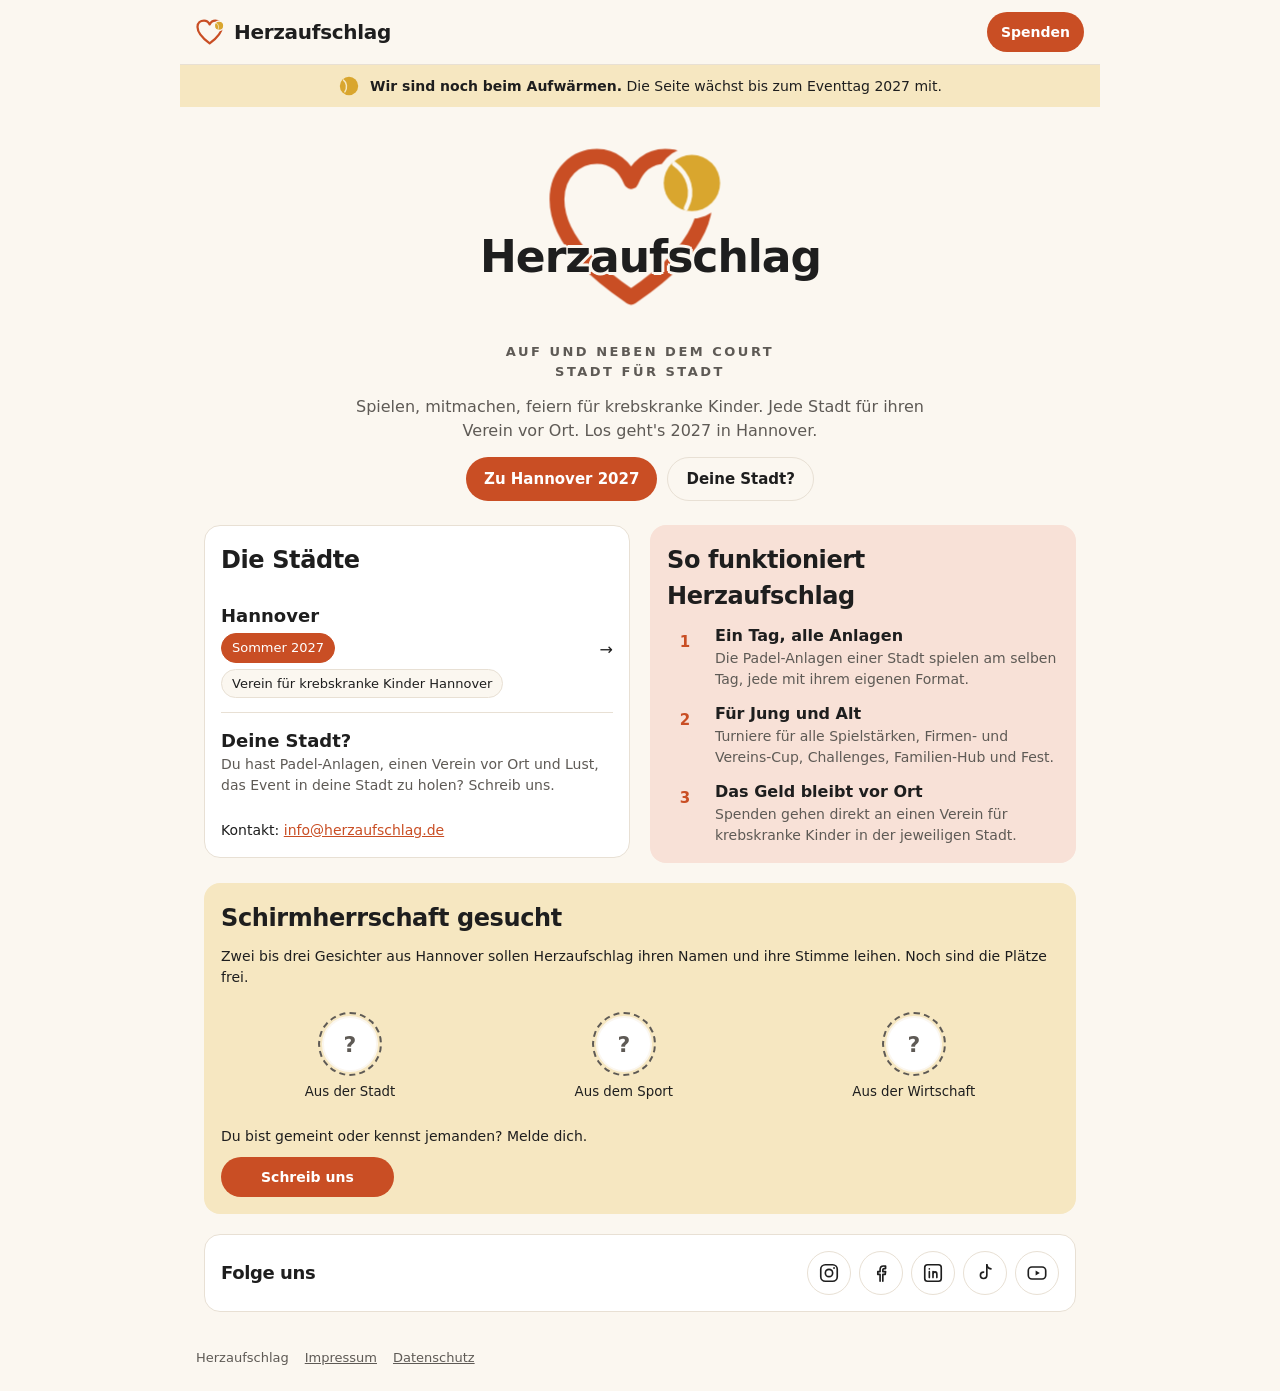
==== index.html @ dc570a04 "HTV zugesagt, Padelcity neu, Platzhalter Interview mit Chris Co-Authored-By: Claude Opus 5.5 <norepl" ====
<!DOCTYPE html>
<html lang="de">
<head>
<meta charset="utf-8">
<meta name="robots" content="noindex, nofollow">
<meta name="viewport" content="width=device-width, initial-scale=1">
<title>Herzaufschlag – Auf und neben dem Court</title>
<meta name="description" content="Herzaufschlag: Charity-Fest auf und neben dem Court für krebskranke Kinder. Stadt für Stadt, Start 2027 in Hannover.">
<link rel="icon" href="assets/logo.svg" type="image/svg+xml">
<link rel="manifest" href="/manifest.json">
<link rel="apple-touch-icon" href="/assets/icons/apple-touch-icon.png">
<meta name="theme-color" content="#C94E24">
<meta name="apple-mobile-web-app-capable" content="yes">
<meta name="mobile-web-app-capable" content="yes">
<meta name="apple-mobile-web-app-title" content="Herzaufschlag">
<meta name="apple-mobile-web-app-status-bar-style" content="default">
<meta property="og:type" content="website">
<meta property="og:site_name" content="Herzaufschlag">
<meta property="og:title" content="Herzaufschlag – Auf und neben dem Court">
<meta property="og:description" content="Charity-Fest auf und neben dem Court für krebskranke Kinder. Stadt für Stadt, Start 2027 in Hannover.">
<meta property="og:url" content="http://herzaufschlag.de/">
<meta property="og:image" content="http://herzaufschlag.de/assets/og-image.png">
<meta property="og:image:width" content="1200">
<meta property="og:image:height" content="630">
<meta property="og:locale" content="de_DE">
<meta name="twitter:card" content="summary_large_image">
<link rel="stylesheet" href="assets/style.css?v=202611151048">
</head>
<body>
<div class="app">
  <header class="top">
    <a class="brand" href="./" aria-label="Herzaufschlag Startseite"><img src="assets/logo.svg" width="30" height="27" alt="">Herzaufschlag</a>
    <a class="btn btn-primary btn-sm" href="hannover/#spenden">Spenden</a>
  </header>
  <div class="notice" role="status">
    <svg viewBox="0 0 24 24" aria-hidden="true"><circle cx="12" cy="12" r="10" fill="var(--gold)"/><path d="M6 5.5c3.5 2.5 4.5 8.5 1.5 13" fill="none" stroke="var(--gold-soft)" stroke-width="1.6" stroke-linecap="round"/></svg>
    <span><b>Wir sind noch beim Aufwärmen.</b> Die Seite wächst bis zum Eventtag 2027 mit.</span>
  </div>

  <main class="page">
    <div class="hero">
      <div class="logo" role="img" aria-label="Herzaufschlag Logo">
        <svg width="150" height="132" viewBox="0 0 132 116" aria-hidden="true" class="mark"><defs><mask id="hih" maskUnits="userSpaceOnUse" x="-20" y="-20" width="180" height="160"><rect x="-20" y="-20" width="180" height="160" fill="white"/><circle cx="101" cy="27" r="24" fill="black"/></mask><mask id="hib" maskUnits="userSpaceOnUse" x="-20" y="-20" width="180" height="160"><rect x="-20" y="-20" width="180" height="160" fill="white"/><path d="M89 14 C 99 21, 103 33, 97 44" fill="none" stroke="black" stroke-width="3" stroke-linecap="round"/></mask></defs><g class="hz-heart"><path d="M60 104 C 47 95, 10 70, 10 38 C 10 20, 23 9, 37 9 C 48 9, 56 16, 60 26 C 64 16, 72 9, 83 9 C 97 9, 110 20, 110 38 C 110 70, 73 95, 60 104 Z" fill="none" stroke="var(--heart)" stroke-width="10" stroke-linejoin="round" mask="url(#hih)"/></g><g class="hz-ball"><circle cx="101" cy="27" r="19" fill="var(--gold)" mask="url(#hib)"/></g></svg>
        <h1 class="word">Herzaufschlag</h1>
      </div>
      <p class="tagline">Auf und neben dem Court<br>Stadt für Stadt</p>
      <p class="muted">Spielen, mitmachen, feiern für krebskranke Kinder. Jede Stadt für ihren Verein vor Ort. Los geht's 2027 in Hannover.</p>
      <div class="actions">
        <a class="btn btn-primary" href="hannover/">Zu Hannover 2027</a>
        <a class="btn btn-ghost" href="#deine-stadt">Deine Stadt?</a>
      </div>
    </div>

    <div class="card">
      <h2>Die Städte</h2>
      <div>
        <a class="city" href="hannover/">
          <div><b>Hannover</b><div class="chips"><span class="chip live">Sommer 2027</span><span class="chip">Verein für krebskranke Kinder Hannover</span></div></div>
          <span aria-hidden="true">→</span>
        </a>
        <div class="city" id="deine-stadt">
          <div><b>Deine Stadt?</b><p class="small muted">Du hast Padel-Anlagen, einen Verein vor Ort und Lust, das Event in deine Stadt zu holen? Schreib uns.</p></div>
        </div>
      </div>
      <p class="small">Kontakt: <a href="mailto:info@herzaufschlag.de">info@herzaufschlag.de</a></p>
    </div>

    <div class="card accent">
      <h2>So funktioniert Herzaufschlag</h2>
      <ul class="list">
        <li class="row"><span class="dot">1</span><div><b>Ein Tag, alle Anlagen</b><p class="muted small">Die Padel-Anlagen einer Stadt spielen am selben Tag, jede mit ihrem eigenen Format.</p></div></li>
        <li class="row"><span class="dot">2</span><div><b>Für Jung und Alt</b><p class="muted small">Turniere für alle Spielstärken, Firmen- und Vereins-Cup, Challenges, Familien-Hub und Fest.</p></div></li>
        <li class="row"><span class="dot">3</span><div><b>Das Geld bleibt vor Ort</b><p class="muted small">Spenden gehen direkt an einen Verein für krebskranke Kinder in der jeweiligen Stadt.</p></div></li>
      </ul>
    </div>

    <div class="card gold patrons wide">
      <h2>Schirmherrschaft gesucht</h2>
      <p class="small">Zwei bis drei Gesichter aus Hannover sollen Herzaufschlag ihren Namen und ihre Stimme leihen. Noch sind die Plätze frei.</p>
      <div class="patron-row">
        <div class="patron"><span class="ring"><span>?</span></span><small>Aus der Stadt</small></div>
        <div class="patron"><span class="ring"><span>?</span></span><small>Aus dem Sport</small></div>
        <div class="patron"><span class="ring"><span>?</span></span><small>Aus der Wirtschaft</small></div>
      </div>
      <p class="small">Du bist gemeint oder kennst jemanden? Melde dich.</p>
      <a class="btn btn-primary btn-sm" href="mailto:info@herzaufschlag.de?subject=Schirmherrschaft%20Herzaufschlag">Schreib uns</a>
    </div>
    <div class="card wide follow">
      <h3>Folge uns</h3>
      <div class="social icons"><a href="#" data-soon="Instagram" aria-label="Instagram (folgt)" title="Instagram – folgt bald"><svg viewBox="0 0 24 24" fill="none" stroke="currentColor" stroke-width="1.8" stroke-linecap="round" stroke-linejoin="round" aria-hidden="true"><rect x="3" y="3" width="18" height="18" rx="5"/><circle cx="12" cy="12" r="4"/><circle cx="17.5" cy="6.5" r="1" fill="currentColor" stroke="none"/></svg></a><a href="#" data-soon="Facebook" aria-label="Facebook (folgt)" title="Facebook – folgt bald"><svg viewBox="0 0 24 24" fill="none" stroke="currentColor" stroke-width="1.8" stroke-linecap="round" stroke-linejoin="round" aria-hidden="true"><path d="M14 21v-7.5h2.6l.4-3H14V8.7c0-.9.3-1.5 1.6-1.5H17V4.5c-.3 0-1.2-.1-2.3-.1-2.3 0-3.7 1.4-3.7 3.9v2.2H8.5v3H11V21"/></svg></a><a href="#" data-soon="LinkedIn" aria-label="LinkedIn (folgt)" title="LinkedIn – folgt bald"><svg viewBox="0 0 24 24" fill="none" stroke="currentColor" stroke-width="1.8" stroke-linecap="round" stroke-linejoin="round" aria-hidden="true"><rect x="3" y="3" width="18" height="18" rx="3"/><path d="M8 10.5V17M8 7.5v.01M12 17v-3.6c0-1.7 1-2.6 2.2-2.6s2 .9 2 2.6V17M12 10.5V17"/></svg></a><a href="#" data-soon="TikTok" aria-label="TikTok (folgt)" title="TikTok – folgt bald"><svg viewBox="0 0 24 24" fill="none" stroke="currentColor" stroke-width="1.8" stroke-linecap="round" stroke-linejoin="round" aria-hidden="true"><path d="M14 3v11.5a3.5 3.5 0 1 1-3.5-3.5"/><path d="M14 3c.4 2.6 2 4.2 4.5 4.5"/></svg></a><a href="#" data-soon="YouTube" aria-label="YouTube (folgt)" title="YouTube – folgt bald"><svg viewBox="0 0 24 24" fill="none" stroke="currentColor" stroke-width="1.8" stroke-linecap="round" stroke-linejoin="round" aria-hidden="true"><rect x="2.5" y="5.5" width="19" height="13" rx="4"/><path d="M10.5 9.3v5.4l4.6-2.7z" fill="currentColor" stroke="none"/></svg></a></div>
    </div>
  </main>

  <footer class="foot">
    <span>Herzaufschlag</span>
    <a href="impressum.html">Impressum</a>
    <a href="datenschutz.html">Datenschutz</a>
  </footer>
</div>
<script src="assets/fx.js?v=202611151040" defer></script>
<div id="toast" class="toast" role="status" aria-live="polite"></div>
</body>
</html>
---- assets/style.css ----
/* Herzaufschlag – gemeinsames Stylesheet für alle Seiten.
   Schriften: Systemschriften, damit keine Daten an Google Fonts gehen (DSGVO). */
:root{
  --bg:#FBF7F0; --surface:#FFFFFF; --ink:#1E1E1E; --muted:#5E5A55; --line:#E8E0D4;
  --heart:#C94E24; --gold:#D9A62E; --gold-soft:#F6E7C1; --heart-soft:#F8E1D7;
  --display:"Avenir Next","Segoe UI Variable Display","Segoe UI",system-ui,-apple-system,sans-serif;
  --body:system-ui,-apple-system,"Segoe UI",Roboto,sans-serif;
  color-scheme:light;
}
@media (prefers-color-scheme: dark){
  :root:not([data-theme="light"]){
    --bg:#121212; --surface:#1C1C1C; --ink:#F5F5F4; --muted:#B4B4B0; --line:#2E2E2E;
    --heart:#EE7448; --gold:#F1C454; --gold-soft:#2A2618; --heart-soft:#2E1E18; color-scheme:dark;
  }
}
:root[data-theme="dark"]{
  --bg:#121212; --surface:#1C1C1C; --ink:#F5F5F4; --muted:#B4B4B0; --line:#2E2E2E;
  --heart:#EE7448; --gold:#F1C454; --gold-soft:#2A2618; --heart-soft:#2E1E18; color-scheme:dark;
}
*{box-sizing:border-box}
html,body{margin:0}
body{background:var(--bg);color:var(--ink);font-family:var(--body);font-size:16px;line-height:1.5;-webkit-font-smoothing:antialiased}
.app{max-width:520px;margin:0 auto;min-height:100vh;display:flex;flex-direction:column}
.app.with-tabs{padding-bottom:84px}
header.top{position:sticky;top:0;z-index:5;background:var(--bg);display:flex;align-items:center;justify-content:space-between;gap:12px;padding:12px 16px;border-bottom:1px solid var(--line)}
.brand{display:flex;align-items:center;gap:8px;font-family:var(--display);font-weight:700;font-size:20px;letter-spacing:-.3px;color:var(--ink);text-decoration:none}
.btn{display:inline-flex;align-items:center;justify-content:center;gap:8px;min-height:44px;padding:0 18px;border-radius:999px;border:0;font:700 15px var(--body);cursor:pointer;text-decoration:none}
.btn-primary{background:var(--heart);color:#fff}
.btn-ghost{background:transparent;color:var(--ink);border:1.5px solid var(--line)}
.btn-sm{min-height:40px;padding:0 14px;font-size:14px}
.btn:focus-visible,a:focus-visible,button:focus-visible{outline:3px solid var(--gold);outline-offset:2px}
main{flex:1}
.page{padding:20px 16px;display:flex;flex-direction:column;gap:24px}
section.view{display:none;padding:20px 16px;flex-direction:column;gap:24px}
section.view.active{display:flex}
h1,h2,h3{font-family:var(--display);margin:0;text-wrap:balance;letter-spacing:-.4px}
h2{font-size:24px}
h3{font-size:18px}
p{margin:0}
a{color:var(--heart)}
.muted{color:var(--muted)}
.small{font-size:14px}
.hero{display:flex;flex-direction:column;align-items:center;text-align:center;gap:14px;padding:8px 0 4px}
.logo{position:relative;width:320px;height:185px;cursor:pointer}
.logo svg{position:absolute;left:62px;top:0;width:196px;height:172px}
.logo .word{position:absolute;left:0;right:0;top:92px;font-family:var(--display);font-weight:700;font-size:44px;letter-spacing:-1px;line-height:1;color:var(--ink);
  text-shadow:3px 0 0 var(--bg),-3px 0 0 var(--bg),0 3px 0 var(--bg),0 -3px 0 var(--bg),2px 2px 0 var(--bg),-2px 2px 0 var(--bg),2px -2px 0 var(--bg),-2px -2px 0 var(--bg)}
.tagline{font-size:13px;font-weight:700;letter-spacing:2.5px;text-transform:uppercase;color:var(--muted)}
.actions{display:flex;gap:10px;flex-wrap:wrap;justify-content:center}
.actions.left{justify-content:flex-start}
.stories{display:flex;gap:14px;overflow-x:auto;padding:4px 2px 8px;scrollbar-width:none}
.stories::-webkit-scrollbar{display:none}
.story{flex:0 0 auto;display:flex;flex-direction:column;align-items:center;gap:6px;width:72px;color:var(--ink);font:500 12px var(--body);text-decoration:none}
.ring{width:64px;height:64px;border-radius:50%;padding:3px;background:conic-gradient(var(--heart),var(--gold),var(--heart))}
.ring.add{background:var(--line)}
.ring span{display:flex;width:100%;height:100%;border-radius:50%;background:var(--surface);border:2px solid var(--bg);align-items:center;justify-content:center;font:700 15px var(--display);color:var(--heart)}
.story small{text-align:center;line-height:1.2}
.card{background:var(--surface);border:1px solid var(--line);border-radius:16px;padding:16px;display:flex;flex-direction:column;gap:10px}
.card.accent{background:var(--heart-soft);border-color:transparent}
.card.gold{background:var(--gold-soft);border-color:transparent}
.list{display:flex;flex-direction:column;gap:12px;margin:0;padding:0;list-style:none}
.row{display:flex;gap:12px;align-items:flex-start}
.dot{flex:0 0 36px;height:36px;border-radius:50%;display:flex;align-items:center;justify-content:center;background:var(--heart-soft);color:var(--heart);font:700 15px var(--display)}
.chips{display:flex;flex-wrap:wrap;gap:6px;margin-top:4px}
.chip{font-size:13px;font-weight:500;padding:4px 10px;border-radius:999px;background:var(--bg);border:1px solid var(--line);color:var(--ink)}
.chip.ex{border-style:dashed;color:var(--muted)}
.chip.live{background:var(--heart);border-color:var(--heart);color:#fff}
.venue{padding:12px 0;border-bottom:1px solid var(--line)}
.venue:last-child{border-bottom:0}
.city{display:flex;justify-content:space-between;align-items:center;gap:12px;padding:14px 0;border-bottom:1px solid var(--line);color:var(--ink);text-decoration:none}
.city:last-child{border-bottom:0}
.city b{font-family:var(--display);font-size:18px}
.stamps{display:grid;grid-template-columns:repeat(4,1fr);gap:10px}
.stamp{aspect-ratio:1;border-radius:50%;border:2px dashed var(--line);display:flex;align-items:center;justify-content:center;text-align:center;font-size:11px;font-weight:500;color:var(--muted);padding:4px}
.stamp.on{border:2px solid var(--heart);color:var(--heart);background:var(--heart-soft)}
.grid{display:grid;grid-template-columns:1fr 1fr;gap:12px}
.product{background:var(--surface);border:1px solid var(--line);border-radius:16px;overflow:hidden;display:flex;flex-direction:column}
.product .img{aspect-ratio:1;display:flex;align-items:center;justify-content:center}
.product .img.a{background:var(--heart-soft)}.product .img.b{background:var(--gold-soft)}
.product .meta{padding:10px 12px 12px;display:flex;flex-direction:column;gap:6px}
.product .name{font-weight:700;font-size:14px}
.save{align-self:flex-start;min-height:36px;padding:0 12px;border-radius:999px;border:1.5px solid var(--line);background:transparent;color:var(--ink);font:500 13px var(--body);cursor:pointer}
.save[aria-pressed="true"]{background:var(--heart);border-color:var(--heart);color:#fff}
.pkg{display:flex;justify-content:space-between;gap:12px;padding:10px 0;border-bottom:1px solid var(--line)}
.pkg:last-child{border-bottom:0}
.pkg b{font-family:var(--display)}
label{font-size:14px;font-weight:500}
input,select{width:100%;min-height:44px;border-radius:12px;border:1.5px solid var(--line);background:var(--bg);color:var(--ink);padding:0 12px;font:16px var(--body)}
.form{display:flex;flex-direction:column;gap:10px}
.note{font-size:13px;color:var(--muted);background:var(--bg);border-radius:10px;padding:8px 10px}
.status{font-size:14px;font-weight:500;color:var(--heart)}
.social{display:flex;gap:10px;flex-wrap:wrap}
.social a{display:inline-flex;align-items:center;gap:8px;min-height:44px;padding:0 14px;border-radius:999px;border:1.5px solid var(--line);color:var(--ink);text-decoration:none;font-weight:500;font-size:14px}
.social svg{width:20px;height:20px}
footer.foot{padding:8px 16px 24px;display:flex;flex-wrap:wrap;gap:6px 16px;font-size:13px;color:var(--muted)}
footer.foot a{color:var(--muted)}
nav.tabs{position:fixed;left:0;right:0;bottom:0;z-index:6;background:var(--surface);border-top:1px solid var(--line);padding-bottom:env(safe-area-inset-bottom)}
nav.tabs ul{max-width:520px;margin:0 auto;padding:0;list-style:none;display:grid;grid-template-columns:repeat(5,1fr)}
nav.tabs a{display:flex;flex-direction:column;align-items:center;gap:2px;padding:8px 0 10px;min-height:56px;color:var(--muted);text-decoration:none;font-size:11.5px;font-weight:500}
nav.tabs a[aria-current="page"]{color:var(--heart)}
nav.tabs svg{width:24px;height:24px}
.legal h2{margin-top:8px}
.legal p,.legal li{max-width:65ch}
.ph{background:var(--gold-soft);padding:0 4px;border-radius:4px}
@media (prefers-reduced-motion: no-preference){ section.view.active{animation:fade .18s ease-out} @keyframes fade{from{opacity:.6}to{opacity:1}} }
.notice{display:flex;align-items:center;justify-content:center;gap:10px;padding:10px 16px;background:var(--gold-soft);color:var(--ink);font-size:14px;line-height:1.35;text-align:left}
.notice svg{flex:0 0 22px;width:22px;height:22px}
.notice b{font-weight:700}
.venue .addr{display:block;font-size:14px;margin:2px 0 6px}
.nav-btns{display:flex;flex-wrap:wrap;gap:8px;margin-top:10px}
.nav-btns .btn{flex:1 1 auto;text-align:center}
.patron-row{display:flex;justify-content:space-around;gap:12px;margin:14px 0}
.patron{display:flex;flex-direction:column;align-items:center;gap:6px;text-align:center}
.patron .ring{background:none;border:2px dashed var(--muted);padding:2px}
.patron .ring span{font-size:22px;font-weight:700;color:var(--muted)}
.paths{display:grid;grid-template-columns:repeat(3,1fr);gap:10px;margin:4px 0 16px}
.path{display:flex;flex-direction:column;align-items:center;text-align:center;gap:4px;padding:12px 6px;border-radius:16px;background:var(--surface);border:1px solid var(--line)}
.path .dot{font-size:18px}
.path b{font-size:14px}
.path small{font-size:11.5px;color:var(--muted);line-height:1.3}
/* Tablet und Desktop: breiter, Karten nebeneinander. Handy bleibt unverändert. */
@media (min-width:760px){
  .app{max-width:920px}
  nav.tabs ul{max-width:920px}
  section.view.active,.page{display:grid;grid-template-columns:1fr 1fr;gap:20px;align-items:start;padding:28px 24px}
  section.view>*,.page>*{grid-column:1/-1}
  section.view>.card,.page>.card{grid-column:auto}
  section.view>.card.wide,.page>.card.wide{grid-column:1/-1}
  .card.wide.patrons .btn{align-self:flex-start;padding-left:40px;padding-right:40px}
  .card.follow{flex-direction:row;align-items:center;justify-content:space-between}
  .stories{justify-content:center;flex-wrap:wrap;overflow:visible}
  .story{width:96px}
  .grid{grid-template-columns:repeat(4,1fr)}
  .hero .muted{max-width:60ch}
}
.btn-disabled{opacity:.45;cursor:not-allowed;pointer-events:none}
button.path{font:inherit;color:var(--ink);cursor:pointer;-webkit-tap-highlight-color:transparent}
button.path:active{transform:scale(.97)}
button.path:hover{border-color:var(--heart)}
#card-mitspielen,#card-helfen,#card-fan{scroll-margin-top:72px}
.card.flash{animation:flash 1.2s ease-out}
@keyframes flash{0%{box-shadow:0 0 0 3px var(--heart)}100%{box-shadow:0 0 0 0 transparent}}
button.path.active{border:2px solid var(--heart);background:var(--heart-soft)}
.card.selected{border:2px solid var(--heart)}
button.chip.pick{font:inherit;font-size:13px;font-weight:500;cursor:pointer;-webkit-tap-highlight-color:transparent;padding:7px 12px}
button.chip.pick[aria-pressed="true"]{background:var(--heart);border-color:var(--heart);color:#fff}
button.chip.pick[aria-pressed="true"]::before{content:"✓ "}
textarea{width:100%;border-radius:12px;border:1.5px solid var(--line);background:var(--bg);color:var(--ink);padding:10px 12px;font:16px var(--body);resize:vertical;box-sizing:border-box}
.product .img.photo{background:#F7EFE6;padding:0}
.product .img.photo img{width:100%;height:100%;object-fit:cover;display:block}
/* Logo-Intro */
.logo .mark{overflow:visible}
.logo .hz-ball,.logo .hz-heart{transform-box:fill-box;transform-origin:center}
.logo.intro .hz-ball{animation:ballIn .75s cubic-bezier(.2,.8,.25,1.15) both}
.logo.intro .hz-heart{animation:beat .5s ease-out .7s both}
@keyframes ballIn{0%{transform:translate(140px,-120px) scale(.35);opacity:0}60%{opacity:1}100%{transform:none;opacity:1}}
@keyframes beat{0%{transform:scale(1)}35%{transform:scale(1.09)}60%{transform:scale(.98)}100%{transform:scale(1)}}
/* Spenden-Herz */
.barometer{display:flex;align-items:center;gap:16px}
.barometer svg{width:96px;height:90px;flex:0 0 96px;overflow:visible}
.bm-bg{fill:var(--bg)}
.bm-wave{fill:var(--heart);animation:bmWave 2.6s linear infinite}
@keyframes bmWave{from{transform:translateX(0)}to{transform:translateX(-120px)}}
.bm-tag{display:inline-block;align-self:flex-start;margin:2px 0 4px;font-size:11px;font-weight:600;color:var(--muted,#7a6f66);border:1px solid currentColor;border-radius:99px;padding:1px 7px;vertical-align:middle}
.barometer.beat svg{animation:bmBeat .7s ease-out}
@keyframes bmBeat{0%{transform:scale(1)}25%{transform:scale(1.12)}45%{transform:scale(.97)}65%{transform:scale(1.06)}100%{transform:scale(1)}}
.bm-text{display:flex;flex-direction:column;gap:4px}
.bm-pct{font-family:var(--display);font-size:22px;color:var(--heart)}
/* Herz beim Antippen */
.tap-heart{position:fixed;z-index:50;pointer-events:none;transform:translate(-50%,-50%);animation:tapHeart .7s ease-out forwards}
@keyframes tapHeart{0%{transform:translate(-50%,-50%) scale(.3);opacity:.95}50%{transform:translate(-50%,-80%) scale(1.1);opacity:.9}100%{transform:translate(-50%,-140%) scale(.9);opacity:0}}
/* App-Übergänge zwischen den Tabs */
header.top{view-transition-name:topbar}
nav.tabs{view-transition-name:tabs}
.app.with-tabs main{view-transition-name:page}
::view-transition-old(page){animation:vtOut .18s ease-in both}
::view-transition-new(page){animation:vtIn .24s ease-out both}
html[data-dir="back"]::view-transition-old(page){animation-name:vtOutBack}
html[data-dir="back"]::view-transition-new(page){animation-name:vtInBack}
@keyframes vtOut{to{opacity:0;transform:translateX(-24px)}}
@keyframes vtIn{from{opacity:0;transform:translateX(24px)}}
@keyframes vtOutBack{to{opacity:0;transform:translateX(24px)}}
@keyframes vtInBack{from{opacity:0;transform:translateX(-24px)}}
/* Partner-Seite */
.back{font-weight:600;color:var(--heart);text-decoration:none;align-self:flex-start}
.test-note{border:1.5px dashed var(--gold)}
.partner-hero{padding:0;overflow:hidden}
.partner-hero>p{padding:0 16px 16px;margin:0}
.photo-ph{aspect-ratio:16/9;background:linear-gradient(135deg,var(--heart-soft),var(--gold-soft));display:flex;align-items:center;justify-content:center;text-align:center;color:var(--muted);font-weight:600}
.partner-head{display:flex;align-items:center;gap:14px;padding:16px 16px 0}
.partner-head h2{margin:0;font-size:22px;line-height:1.2}
.logo-ph{flex:0 0 64px;height:64px;border-radius:14px;border:1.5px dashed var(--muted);display:flex;align-items:center;justify-content:center;text-align:center;font-size:11px;font-weight:700;color:var(--muted);line-height:1.2;background:var(--surface)}
.qa{border-top:1px solid var(--line);padding-top:10px}
.qa .q{font-weight:700;margin:0 0 4px}
.qa .a{margin:0}
.ph-text{color:var(--muted);font-style:italic;font-size:14px}
.impact{display:grid;grid-template-columns:repeat(3,1fr);gap:10px}
.impact div{background:var(--surface);border-radius:14px;padding:12px;display:flex;flex-direction:column;gap:4px;text-align:center}
.impact b{font-family:var(--display);font-size:20px;color:var(--heart)}
/* Social-Symbole im Header */
header.top{flex-wrap:nowrap}
header.top .btn{flex:none}
.social-top{display:flex;gap:2px;margin-left:auto;margin-right:4px}
.social-top a{display:flex;align-items:center;justify-content:center;width:34px;height:34px;border-radius:50%;color:var(--ink);opacity:.8}
.social-top a:hover{opacity:1;background:var(--heart-soft);color:var(--heart)}
.social-top svg{width:20px;height:20px}
@media (max-width:440px){
  .social-top{order:3;width:100%;justify-content:center;margin:2px 0 -4px;gap:10px}
  .social-top a{width:32px;height:30px}
}
.toast{position:fixed;left:50%;bottom:96px;transform:translate(-50%,20px);background:var(--ink);color:var(--bg);padding:10px 16px;border-radius:999px;font-size:14px;font-weight:600;opacity:0;pointer-events:none;transition:opacity .2s,transform .2s;z-index:60;white-space:nowrap}
.toast.show{opacity:1;transform:translate(-50%,0)}
.social.icons{gap:8px}
.social.icons a{width:44px;height:44px;padding:0;justify-content:center;border-radius:50%}
.social.icons a:hover{border-color:var(--heart);color:var(--heart)}
.social.icons svg{width:22px;height:22px}
.challenges{display:grid;grid-template-columns:repeat(2,1fr);gap:10px}
.challenges div{background:var(--surface);border-radius:14px;padding:12px;display:flex;flex-direction:column;gap:3px}
.challenges span{font-size:22px}
.challenges b{font-size:14px}
.challenges small{font-size:12.5px;color:var(--muted);line-height:1.35}
@media (min-width:760px){.challenges{grid-template-columns:repeat(3,1fr)}}

.v-head{display:flex;align-items:center;justify-content:space-between;gap:12px;margin-bottom:2px}
.v-logo{flex:none;height:42px;width:auto;border-radius:8px;background:#fff;box-shadow:0 1px 3px rgba(31,26,23,.15)}
.v-logo.round{height:44px;border-radius:50%}
.ring span.logo-in{overflow:hidden;padding:0}
.ring span.logo-in img{width:100%;height:100%;object-fit:cover;border-radius:50%;display:block}
.ring span.logo-in.dark{background:#141210}
.zoom-photo{position:relative;margin:0;border-radius:22px;overflow:hidden;background:#1F1A17;box-shadow:0 10px 30px rgba(31,26,23,.18)}
.zoom-frame{aspect-ratio:4/3;overflow:hidden}
.zoom-frame img{width:100%;height:100%;object-fit:cover;display:block;transform:scale(var(--z,1.18));transform-origin:50% 60%;will-change:transform;transition:transform .08s linear}
.zoom-photo figcaption{position:absolute;left:0;right:0;bottom:0;padding:48px 18px 16px;color:#FBF7F0;background:linear-gradient(to top,rgba(31,26,23,.78),rgba(31,26,23,0));display:flex;flex-direction:column;gap:2px}
.zoom-photo figcaption b{font:700 22px var(--display);letter-spacing:-.01em}
.zoom-photo figcaption span{font-size:14px;opacity:.9}
.zoom-photo .ki-hint{position:absolute;top:10px;right:12px;font-size:10px;color:#FBF7F0;background:rgba(31,26,23,.45);padding:3px 8px;border-radius:99px}
@media (prefers-reduced-motion:reduce){.zoom-frame img{transform:none!important;transition:none}}
.mission{grid-column:1/-1;color:#FBF7F0}
.mission .zoom-frame{aspect-ratio:auto;position:absolute;inset:0}
.mission .zoom-frame img{transform-origin:50% 70%}
.mission::after{content:"";position:absolute;inset:0;background:linear-gradient(180deg,rgba(31,26,23,.88) 0%,rgba(31,26,23,.62) 48%,rgba(31,26,23,.25) 75%,rgba(31,26,23,.55) 100%);pointer-events:none}
.mission-in{position:relative;z-index:1;padding:30px 22px 26px;min-height:560px;display:flex;flex-direction:column;gap:16px}
.mission .eyebrow{margin:0;font-size:12px;font-weight:700;letter-spacing:.14em;text-transform:uppercase;color:#D9A62E}
.mission h2{margin:0;font:700 30px/1.12 var(--display);letter-spacing:-.02em;color:#FBF7F0}
.mission-facts{list-style:none;margin:6px 0 0;padding:0;display:grid;gap:10px}
.mission-facts li{display:flex;align-items:baseline;gap:12px}
.mission-facts b{font:700 20px var(--display);color:#D9A62E;min-width:96px}
.mission-facts span{font-size:15px;opacity:.95}
.mission .actions{margin-top:auto}
.btn-light{background:#FBF7F0;color:#1F1A17}
.btn-outline-light{background:transparent;color:#FBF7F0;border:1.5px solid rgba(251,247,240,.7)}
.mission .ki-hint{z-index:2}
@media(min-width:760px){.mission-in{min-height:520px;padding:44px 40px;max-width:560px}.mission h2{font-size:38px}}
.fly-ball{position:fixed;left:0;top:0;width:26px;height:26px;z-index:4;pointer-events:none;opacity:0;transition:opacity .25s;will-change:transform;filter:drop-shadow(0 6px 6px rgba(31,26,23,.25))}
.fly-ball.on{opacity:1}
.fly-ball svg{width:100%;height:100%;display:block}
@media (prefers-reduced-motion:reduce){.bm-wave{animation:none}.fly-ball{display:none}}
.claim{margin:6px 0 2px;font:700 22px/1.2 var(--display);letter-spacing:-.02em;color:var(--ink);text-align:center}
.claim span{color:var(--heart)}
.pillars{display:flex;flex-direction:column;gap:12px;grid-column:1/-1}
.pillars .eyebrow{margin:0;font-size:12px;font-weight:700;letter-spacing:.14em;text-transform:uppercase;color:var(--heart)}
.pillars h2{margin:0;font-size:28px}
.pillar-grid{display:grid;grid-template-columns:1fr 1fr;gap:10px}
.pillar{display:flex;flex-direction:column;gap:4px;padding:14px;border-radius:18px;background:var(--surface,#fff);border:1px solid var(--line);color:var(--ink);text-decoration:none;transition:transform .15s}
.pillar:active{transform:scale(.98)}
.p-ico{font-size:26px;line-height:1}
.pillar b{font:700 17px var(--display);margin-top:4px}
.pillar small{font-size:13px;color:var(--muted);line-height:1.35}
.no-racket{margin:2px 0 0;padding:12px 14px;border-radius:14px;background:var(--gold-soft,#F6E7C1);font-size:14px}
@media(min-width:760px){.pillar-grid{grid-template-columns:repeat(4,1fr)}}
.amounts{display:flex;flex-wrap:wrap;gap:8px;margin:4px 0}
.amt{font:inherit;font-weight:700;font-size:16px;padding:10px 16px;border-radius:999px;border:1.5px solid var(--line);background:var(--bg);color:var(--ink);cursor:pointer;-webkit-tap-highlight-color:transparent}
.amt.other{font-weight:600;font-size:14px}
.amt[aria-pressed="true"]{background:var(--heart);border-color:var(--heart);color:#fff}
.amt-input{font:inherit;font-size:16px;padding:10px 14px;border-radius:12px;border:1.5px solid var(--line);background:var(--bg);max-width:200px}
.hw-head{display:flex;align-items:center;justify-content:space-between;gap:8px}
.hw-ticker{display:flex;align-items:center;gap:8px;margin:2px 0;padding:8px 12px;border-radius:999px;background:var(--bg);font-size:13px;font-weight:600;overflow:hidden;white-space:nowrap}
.hw-ticker #hw-tick{overflow:hidden;text-overflow:ellipsis}
.hw-ticker #hw-tick.in{animation:hwIn .4s ease-out}
@keyframes hwIn{from{opacity:0;transform:translateY(6px)}to{opacity:1;transform:none}}
.hw-dot{flex:none;width:8px;height:8px;border-radius:50%;background:var(--heart);animation:hwPulse 1.6s infinite}
@keyframes hwPulse{0%,100%{opacity:1}50%{opacity:.3}}
.hw-wall{display:grid;grid-template-columns:repeat(8,1fr);gap:4px;padding:10px;border-radius:16px;background:var(--bg)}
.hw-heart{font-size:26px;line-height:1;background:none;border:0;padding:4px 0;cursor:pointer;-webkit-tap-highlight-color:transparent;animation:hwPop .45s cubic-bezier(.3,1.6,.5,1) both;transition:transform .15s}
.hw-heart.on{transform:scale(1.35)}
@keyframes hwPop{from{transform:scale(0)}to{transform:scale(1)}}
.hw-detail{margin:0;min-height:20px;font-size:14px;font-weight:600;text-align:center}
.hw-try summary{cursor:pointer;font-weight:600;font-size:14px;color:var(--heart);padding:6px 0}
.hw-form{display:flex;flex-direction:column;gap:12px;margin-top:8px}
.hw-switch{display:flex;align-items:center;gap:10px;font-size:15px;font-weight:600}
.hw-switch input{width:20px;height:20px;accent-color:var(--heart)}
.hw-row{display:flex;flex-direction:column;gap:6px}
.hw-lbl,.hw-row label{font-size:13px;font-weight:600;color:var(--muted)}
.hw-row input,.hw-row select{font:inherit;font-size:16px;padding:9px 12px;border-radius:12px;border:1.5px solid var(--line);background:var(--bg)}
.hw-chips{display:flex;flex-wrap:wrap;gap:6px}
.hw-preview{display:flex;align-items:center;gap:10px;padding:12px 14px;border-radius:14px;background:var(--heart-soft,#F6DCD2);font-weight:700}
.hw-heart.big{font-size:28px;color:var(--heart);animation:none;padding:0;cursor:default}
@media (prefers-reduced-motion:reduce){.hw-heart{animation:none}.hw-dot{animation:none}}
/* Stadt-Skyline im Header */
.skyline{display:block;height:28px;width:auto;overflow:visible}
.sk-line{fill:none;stroke:var(--heart);stroke-width:1.6;stroke-linecap:round;stroke-linejoin:round;stroke-dasharray:1;stroke-dashoffset:0}
.skyline.draw .sk-line{animation:skDraw 1.4s cubic-bezier(.45,.05,.3,1) both}
.skyline.draw .sk-lantern{animation-delay:.75s;animation-duration:.4s}
@keyframes skDraw{from{stroke-dashoffset:1}to{stroke-dashoffset:0}}
.brand.city-a .skyline{height:32px}
.brand.city-b{position:relative}
.brand.city-b .skyline{position:absolute;left:36px;bottom:-6px;height:36px;opacity:.35;z-index:-1}
.brand.city-b .sk-line{stroke-width:1.4}
.logo.pre .hz-ball{opacity:0}
@media (prefers-reduced-motion:reduce){.skyline.draw .sk-line{animation:none}}
.city-name{margin-left:auto;margin-right:2px;font-family:var(--display);font-weight:700;font-size:15px;letter-spacing:-.2px;color:var(--ink);white-space:nowrap}
.city-name.pre{opacity:0;transform:translateX(-8px)}
.city-name.show{animation:cityIn .45s ease-out both}
@keyframes cityIn{from{opacity:0;transform:translateX(-8px)}to{opacity:1;transform:none}}
.brand.city-a{gap:6px;min-width:0}
.brand.city-a .skyline{height:28px;flex:0 1 auto;min-width:0}
.ring{position:relative}
.ok-badge{position:absolute;right:-2px;bottom:-2px;width:20px;height:20px;border-radius:50%;background:#2E8B57;color:#fff;font-size:12px;font-weight:800;display:flex;align-items:center;justify-content:center;border:2px solid var(--bg)}
.ok-text{color:#2E8B57;font-weight:700}
.ring span.logo-in.pc{background:#1F1A17;display:flex;align-items:center;justify-content:center}
.ring span.logo-in.pc span{color:#FBF7F0;font:700 10px/1.05 var(--display);text-align:center;text-transform:uppercase;letter-spacing:.04em}
.pc-mini{display:flex;align-items:center;justify-content:center;width:42px;height:42px;background:#1F1A17;color:#FBF7F0;font:700 13px var(--display)}
.interview{grid-column:1/-1;gap:12px}
.interview .eyebrow{margin:0;font-size:12px;font-weight:700;letter-spacing:.14em;text-transform:uppercase;color:var(--heart)}
.interview h2{margin:0}
.iv-video{position:relative;aspect-ratio:4/5;max-height:480px;border-radius:18px;overflow:hidden;background:radial-gradient(120% 90% at 50% 35%,#3a2f29 0%,#1F1A17 70%);display:flex;align-items:center;justify-content:center;color:#FBF7F0}
.iv-play{width:68px;height:68px;border-radius:50%;background:var(--heart);display:flex;align-items:center;justify-content:center;box-shadow:0 8px 24px rgba(0,0,0,.35)}
.iv-play svg{width:30px;height:30px;margin-left:4px}
.iv-soon{position:absolute;top:12px;right:12px;font-size:11px;font-weight:700;background:rgba(251,247,240,.15);padding:4px 10px;border-radius:99px}
.iv-name{position:absolute;left:16px;bottom:14px;display:flex;flex-direction:column}
.iv-name b{font:700 20px var(--display)}
.iv-name small{font-size:13px;opacity:.85}
.iv-q{margin:0;padding-left:22px;display:flex;flex-direction:column;gap:6px;font-weight:600;font-size:15px}
.iv-q li::marker{color:var(--heart);font-weight:800}
.ring span.logo-in.pc span{background:transparent;width:auto;height:auto;border:0;box-shadow:none}
.ring .ok-badge{width:20px;height:20px;padding:0;background:#2E8B57;border:2px solid var(--bg)}
.ring span.ok-badge{color:#fff;font:800 11px/1 var(--display)}
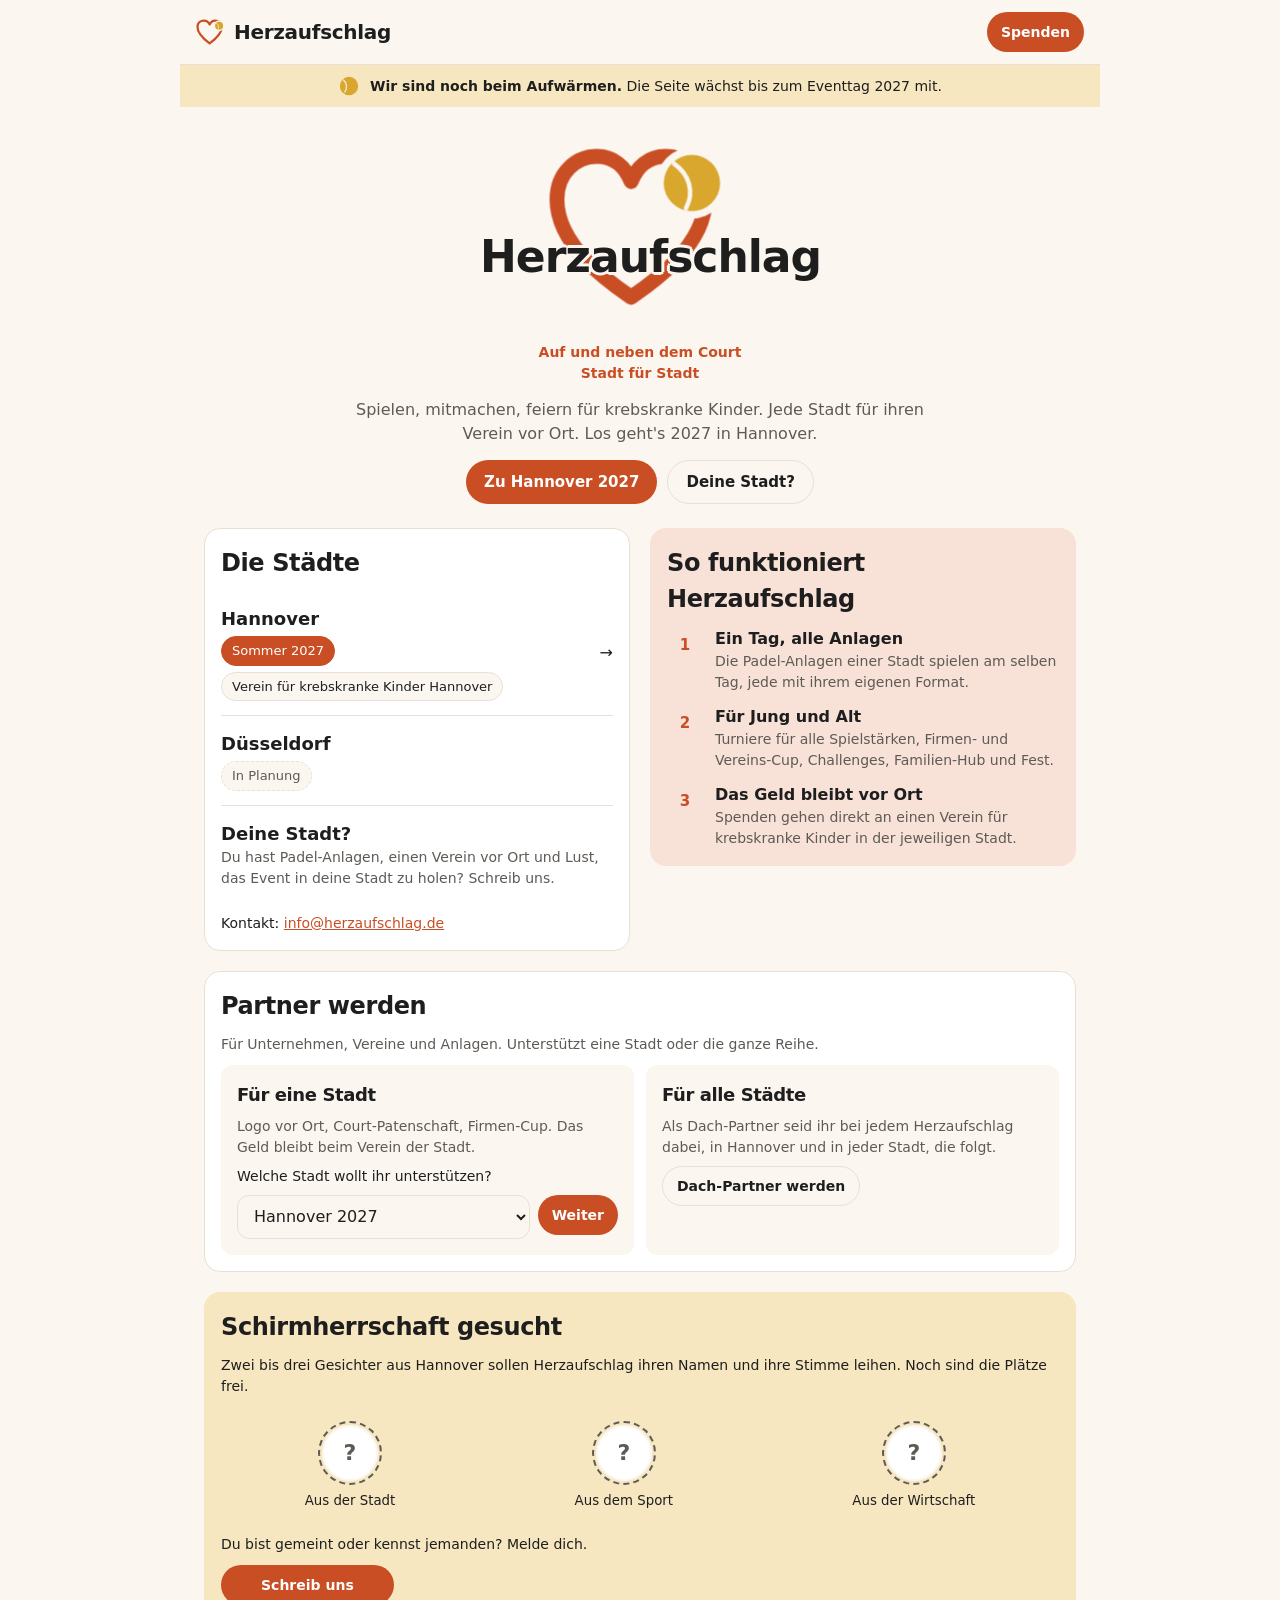
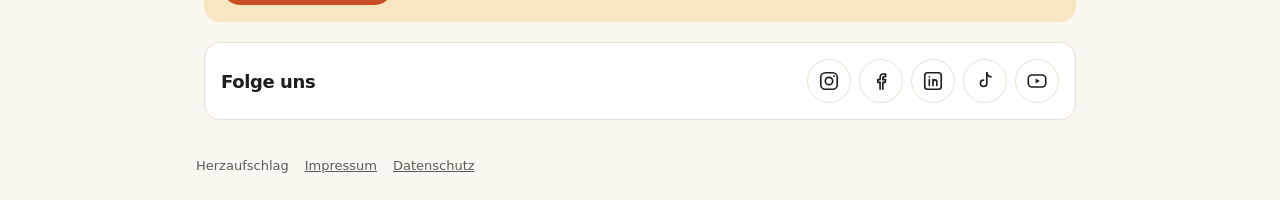
==== commit 25a0f413: "Startseite: „Partner werden“ mit Stadtauswahl und Dach-Partnerschaft - Neuer Bereich auf der Startse" ====
--- a/index.html
+++ b/index.html
@@ -24,7 +24,7 @@
 <meta property="og:image:height" content="630">
 <meta property="og:locale" content="de_DE">
 <meta name="twitter:card" content="summary_large_image">
-<link rel="stylesheet" href="assets/style.css?v=202611151048">
+<link rel="stylesheet" href="assets/style.css?v=202611151402">
 </head>
 <body>
 <div class="app">
@@ -58,6 +58,9 @@
           <div><b>Hannover</b><div class="chips"><span class="chip live">Sommer 2027</span><span class="chip">Verein für krebskranke Kinder Hannover</span></div></div>
           <span aria-hidden="true">→</span>
         </a>
+        <div class="city">
+          <div><b>Düsseldorf</b><div class="chips"><span class="chip ex">In Planung</span></div></div>
+        </div>
         <div class="city" id="deine-stadt">
           <div><b>Deine Stadt?</b><p class="small muted">Du hast Padel-Anlagen, einen Verein vor Ort und Lust, das Event in deine Stadt zu holen? Schreib uns.</p></div>
         </div>
@@ -72,6 +75,31 @@
         <li class="row"><span class="dot">2</span><div><b>Für Jung und Alt</b><p class="muted small">Turniere für alle Spielstärken, Firmen- und Vereins-Cup, Challenges, Familien-Hub und Fest.</p></div></li>
         <li class="row"><span class="dot">3</span><div><b>Das Geld bleibt vor Ort</b><p class="muted small">Spenden gehen direkt an einen Verein für krebskranke Kinder in der jeweiligen Stadt.</p></div></li>
       </ul>
+    </div>
+
+    <div class="card wide partner" id="partner">
+      <h2>Partner werden</h2>
+      <p class="small muted">Für Unternehmen, Vereine und Anlagen. Unterstützt eine Stadt oder die ganze Reihe.</p>
+      <div class="partner-paths">
+        <div class="partner-path">
+          <h3>Für eine Stadt</h3>
+          <p class="small muted">Logo vor Ort, Court-Patenschaft, Firmen-Cup. Das Geld bleibt beim Verein der Stadt.</p>
+          <label for="city-pick">Welche Stadt wollt ihr unterstützen?</label>
+          <div class="city-pick">
+            <select id="city-pick">
+              <option value="hannover/#sponsor">Hannover 2027</option>
+              <option value="mailto:info@herzaufschlag.de?subject=Partner%20Herzaufschlag%20D%C3%BCsseldorf">Düsseldorf (in Planung)</option>
+              <option value="mailto:info@herzaufschlag.de?subject=Herzaufschlag%20in%20unserer%20Stadt">Unsere Stadt fehlt</option>
+            </select>
+            <a class="btn btn-primary btn-sm" id="city-go" href="hannover/#sponsor">Weiter</a>
+          </div>
+        </div>
+        <div class="partner-path">
+          <h3>Für alle Städte</h3>
+          <p class="small muted">Als Dach-Partner seid ihr bei jedem Herzaufschlag dabei, in Hannover und in jeder Stadt, die folgt.</p>
+          <a class="btn btn-ghost btn-sm" href="mailto:info@herzaufschlag.de?subject=Dach-Partner%20Herzaufschlag">Dach-Partner werden</a>
+        </div>
+      </div>
     </div>
 
     <div class="card gold patrons wide">
@@ -97,7 +125,13 @@
     <a href="datenschutz.html">Datenschutz</a>
   </footer>
 </div>
-<script src="assets/fx.js?v=202611151040" defer></script>
+<script>
+(function(){
+  var sel=document.getElementById('city-pick'), go=document.getElementById('city-go');
+  if(sel&&go) sel.addEventListener('change',function(){ go.href=sel.value; });
+})();
+</script>
+<script src="assets/fx.js?v=202611151402" defer></script>
 <div id="toast" class="toast" role="status" aria-live="polite"></div>
 </body>
 </html>
--- a/assets/style.css
+++ b/assets/style.css
@@ -23,8 +23,8 @@
 .app{max-width:520px;margin:0 auto;min-height:100vh;display:flex;flex-direction:column}
 .app.with-tabs{padding-bottom:84px}
 header.top{position:sticky;top:0;z-index:5;background:var(--bg);display:flex;align-items:center;justify-content:space-between;gap:12px;padding:12px 16px;border-bottom:1px solid var(--line)}
-.brand{display:flex;align-items:center;gap:8px;font-family:var(--display);font-weight:700;font-size:20px;letter-spacing:-.3px;color:var(--ink);text-decoration:none}
-.btn{display:inline-flex;align-items:center;justify-content:center;gap:8px;min-height:44px;padding:0 18px;border-radius:999px;border:0;font:700 15px var(--body);cursor:pointer;text-decoration:none}
+.brand{display:flex;align-items:center;gap:8px;font-family:var(--display);font-weight:600;font-size:20px;letter-spacing:-.3px;color:var(--ink);text-decoration:none}
+.btn{display:inline-flex;align-items:center;justify-content:center;gap:8px;min-height:44px;padding:0 18px;border-radius:999px;border:0;font:600 15px var(--body);cursor:pointer;text-decoration:none}
 .btn-primary{background:var(--heart);color:#fff}
 .btn-ghost{background:transparent;color:var(--ink);border:1.5px solid var(--line)}
 .btn-sm{min-height:40px;padding:0 14px;font-size:14px}
@@ -33,7 +33,7 @@
 .page{padding:20px 16px;display:flex;flex-direction:column;gap:24px}
 section.view{display:none;padding:20px 16px;flex-direction:column;gap:24px}
 section.view.active{display:flex}
-h1,h2,h3{font-family:var(--display);margin:0;text-wrap:balance;letter-spacing:-.4px}
+h1,h2,h3{font-family:var(--display);font-weight:600;margin:0;text-wrap:balance;letter-spacing:-.4px}
 h2{font-size:24px}
 h3{font-size:18px}
 p{margin:0}
@@ -45,7 +45,7 @@
 .logo svg{position:absolute;left:62px;top:0;width:196px;height:172px}
 .logo .word{position:absolute;left:0;right:0;top:92px;font-family:var(--display);font-weight:700;font-size:44px;letter-spacing:-1px;line-height:1;color:var(--ink);
   text-shadow:3px 0 0 var(--bg),-3px 0 0 var(--bg),0 3px 0 var(--bg),0 -3px 0 var(--bg),2px 2px 0 var(--bg),-2px 2px 0 var(--bg),2px -2px 0 var(--bg),-2px -2px 0 var(--bg)}
-.tagline{font-size:13px;font-weight:700;letter-spacing:2.5px;text-transform:uppercase;color:var(--muted)}
+.tagline{font-size:14px;font-weight:600;color:var(--heart)}
 .actions{display:flex;gap:10px;flex-wrap:wrap;justify-content:center}
 .actions.left{justify-content:flex-start}
 .stories{display:flex;gap:14px;overflow-x:auto;padding:4px 2px 8px;scrollbar-width:none}
@@ -105,7 +105,7 @@
 @media (prefers-reduced-motion: no-preference){ section.view.active{animation:fade .18s ease-out} @keyframes fade{from{opacity:.6}to{opacity:1}} }
 .notice{display:flex;align-items:center;justify-content:center;gap:10px;padding:10px 16px;background:var(--gold-soft);color:var(--ink);font-size:14px;line-height:1.35;text-align:left}
 .notice svg{flex:0 0 22px;width:22px;height:22px}
-.notice b{font-weight:700}
+.notice b{font-weight:600}
 .venue .addr{display:block;font-size:14px;margin:2px 0 6px}
 .nav-btns{display:flex;flex-wrap:wrap;gap:8px;margin-top:10px}
 .nav-btns .btn{flex:1 1 auto;text-align:center}
@@ -113,9 +113,11 @@
 .patron{display:flex;flex-direction:column;align-items:center;gap:6px;text-align:center}
 .patron .ring{background:none;border:2px dashed var(--muted);padding:2px}
 .patron .ring span{font-size:22px;font-weight:700;color:var(--muted)}
-.paths{display:grid;grid-template-columns:repeat(3,1fr);gap:10px;margin:4px 0 16px}
+.paths{display:grid;grid-template-columns:repeat(2,1fr);gap:10px;margin:4px 0 16px}
+@media(min-width:760px){.paths{grid-template-columns:repeat(4,1fr)}}
 .path{display:flex;flex-direction:column;align-items:center;text-align:center;gap:4px;padding:12px 6px;border-radius:16px;background:var(--surface);border:1px solid var(--line)}
-.path .dot{font-size:18px}
+.dot .ico{width:18px;height:18px}
+.path .dot{flex:none;width:36px}
 .path b{font-size:14px}
 .path small{font-size:11.5px;color:var(--muted);line-height:1.3}
 /* Tablet und Desktop: breiter, Karten nebeneinander. Handy bleibt unverändert. */
@@ -151,19 +153,18 @@
 /* Logo-Intro */
 .logo .mark{overflow:visible}
 .logo .hz-ball,.logo .hz-heart{transform-box:fill-box;transform-origin:center}
-.logo.intro .hz-ball{animation:ballIn .75s cubic-bezier(.2,.8,.25,1.15) both}
+.logo.intro .hz-ball{animation:ballIn .75s cubic-bezier(.2,.8,.25,1) both}
 .logo.intro .hz-heart{animation:beat .5s ease-out .7s both}
 @keyframes ballIn{0%{transform:translate(140px,-120px) scale(.35);opacity:0}60%{opacity:1}100%{transform:none;opacity:1}}
-@keyframes beat{0%{transform:scale(1)}35%{transform:scale(1.09)}60%{transform:scale(.98)}100%{transform:scale(1)}}
+@keyframes beat{0%{transform:scale(1)}40%{transform:scale(1.08)}100%{transform:scale(1)}}
 /* Spenden-Herz */
 .barometer{display:flex;align-items:center;gap:16px}
 .barometer svg{width:96px;height:90px;flex:0 0 96px;overflow:visible}
 .bm-bg{fill:var(--bg)}
-.bm-wave{fill:var(--heart);animation:bmWave 2.6s linear infinite}
-@keyframes bmWave{from{transform:translateX(0)}to{transform:translateX(-120px)}}
+.bm-wave{fill:var(--heart)}
 .bm-tag{display:inline-block;align-self:flex-start;margin:2px 0 4px;font-size:11px;font-weight:600;color:var(--muted,#7a6f66);border:1px solid currentColor;border-radius:99px;padding:1px 7px;vertical-align:middle}
 .barometer.beat svg{animation:bmBeat .7s ease-out}
-@keyframes bmBeat{0%{transform:scale(1)}25%{transform:scale(1.12)}45%{transform:scale(.97)}65%{transform:scale(1.06)}100%{transform:scale(1)}}
+@keyframes bmBeat{0%{transform:scale(1)}40%{transform:scale(1.08)}100%{transform:scale(1)}}
 .bm-text{display:flex;flex-direction:column;gap:4px}
 .bm-pct{font-family:var(--display);font-size:22px;color:var(--heart)}
 /* Herz beim Antippen */
@@ -216,7 +217,7 @@
 .social.icons svg{width:22px;height:22px}
 .challenges{display:grid;grid-template-columns:repeat(2,1fr);gap:10px}
 .challenges div{background:var(--surface);border-radius:14px;padding:12px;display:flex;flex-direction:column;gap:3px}
-.challenges span{font-size:22px}
+.challenges .ico{width:20px;height:20px;color:var(--heart)}
 .challenges b{font-size:14px}
 .challenges small{font-size:12.5px;color:var(--muted);line-height:1.35}
 @media (min-width:760px){.challenges{grid-template-columns:repeat(3,1fr)}}
@@ -231,7 +232,7 @@
 .zoom-frame{aspect-ratio:4/3;overflow:hidden}
 .zoom-frame img{width:100%;height:100%;object-fit:cover;display:block;transform:scale(var(--z,1.18));transform-origin:50% 60%;will-change:transform;transition:transform .08s linear}
 .zoom-photo figcaption{position:absolute;left:0;right:0;bottom:0;padding:48px 18px 16px;color:#FBF7F0;background:linear-gradient(to top,rgba(31,26,23,.78),rgba(31,26,23,0));display:flex;flex-direction:column;gap:2px}
-.zoom-photo figcaption b{font:700 22px var(--display);letter-spacing:-.01em}
+.zoom-photo figcaption b{font:600 22px var(--display);letter-spacing:-.01em}
 .zoom-photo figcaption span{font-size:14px;opacity:.9}
 .zoom-photo .ki-hint{position:absolute;top:10px;right:12px;font-size:10px;color:#FBF7F0;background:rgba(31,26,23,.45);padding:3px 8px;border-radius:99px}
 @media (prefers-reduced-motion:reduce){.zoom-frame img{transform:none!important;transition:none}}
@@ -240,36 +241,33 @@
 .mission .zoom-frame img{transform-origin:50% 70%}
 .mission::after{content:"";position:absolute;inset:0;background:linear-gradient(180deg,rgba(31,26,23,.88) 0%,rgba(31,26,23,.62) 48%,rgba(31,26,23,.25) 75%,rgba(31,26,23,.55) 100%);pointer-events:none}
 .mission-in{position:relative;z-index:1;padding:30px 22px 26px;min-height:560px;display:flex;flex-direction:column;gap:16px}
-.mission .eyebrow{margin:0;font-size:12px;font-weight:700;letter-spacing:.14em;text-transform:uppercase;color:#D9A62E}
-.mission h2{margin:0;font:700 30px/1.12 var(--display);letter-spacing:-.02em;color:#FBF7F0}
+.mission .eyebrow{margin:0;font-size:14px;font-weight:600;color:#D9A62E}
+.mission h2{margin:0;font:600 30px/1.12 var(--display);letter-spacing:-.02em;color:#FBF7F0}
 .mission-facts{list-style:none;margin:6px 0 0;padding:0;display:grid;gap:10px}
 .mission-facts li{display:flex;align-items:baseline;gap:12px}
-.mission-facts b{font:700 20px var(--display);color:#D9A62E;min-width:96px}
+.mission-facts b{font:600 20px var(--display);color:#D9A62E;min-width:96px}
 .mission-facts span{font-size:15px;opacity:.95}
 .mission .actions{margin-top:auto}
 .btn-light{background:#FBF7F0;color:#1F1A17}
 .btn-outline-light{background:transparent;color:#FBF7F0;border:1.5px solid rgba(251,247,240,.7)}
 .mission .ki-hint{z-index:2}
 @media(min-width:760px){.mission-in{min-height:520px;padding:44px 40px;max-width:560px}.mission h2{font-size:38px}}
-.fly-ball{position:fixed;left:0;top:0;width:26px;height:26px;z-index:4;pointer-events:none;opacity:0;transition:opacity .25s;will-change:transform;filter:drop-shadow(0 6px 6px rgba(31,26,23,.25))}
-.fly-ball.on{opacity:1}
-.fly-ball svg{width:100%;height:100%;display:block}
-@media (prefers-reduced-motion:reduce){.bm-wave{animation:none}.fly-ball{display:none}}
-.claim{margin:6px 0 2px;font:700 22px/1.2 var(--display);letter-spacing:-.02em;color:var(--ink);text-align:center}
+.claim{margin:6px 0 2px;font:600 22px/1.2 var(--display);letter-spacing:-.02em;color:var(--ink);text-align:center}
 .claim span{color:var(--heart)}
 .pillars{display:flex;flex-direction:column;gap:12px;grid-column:1/-1}
-.pillars .eyebrow{margin:0;font-size:12px;font-weight:700;letter-spacing:.14em;text-transform:uppercase;color:var(--heart)}
+.pillars .eyebrow{margin:0;font-size:14px;font-weight:600;color:var(--heart)}
 .pillars h2{margin:0;font-size:28px}
 .pillar-grid{display:grid;grid-template-columns:1fr 1fr;gap:10px}
 .pillar{display:flex;flex-direction:column;gap:4px;padding:14px;border-radius:18px;background:var(--surface,#fff);border:1px solid var(--line);color:var(--ink);text-decoration:none;transition:transform .15s}
 .pillar:active{transform:scale(.98)}
-.p-ico{font-size:26px;line-height:1}
-.pillar b{font:700 17px var(--display);margin-top:4px}
+.p-ico{display:flex;color:var(--heart)}
+.p-ico .ico{width:24px;height:24px}
+.pillar b{font:600 17px var(--display);margin-top:4px}
 .pillar small{font-size:13px;color:var(--muted);line-height:1.35}
 .no-racket{margin:2px 0 0;padding:12px 14px;border-radius:14px;background:var(--gold-soft,#F6E7C1);font-size:14px}
 @media(min-width:760px){.pillar-grid{grid-template-columns:repeat(4,1fr)}}
 .amounts{display:flex;flex-wrap:wrap;gap:8px;margin:4px 0}
-.amt{font:inherit;font-weight:700;font-size:16px;padding:10px 16px;border-radius:999px;border:1.5px solid var(--line);background:var(--bg);color:var(--ink);cursor:pointer;-webkit-tap-highlight-color:transparent}
+.amt{font:inherit;font-weight:600;font-size:16px;padding:10px 16px;border-radius:999px;border:1.5px solid var(--line);background:var(--bg);color:var(--ink);cursor:pointer;-webkit-tap-highlight-color:transparent}
 .amt.other{font-weight:600;font-size:14px}
 .amt[aria-pressed="true"]{background:var(--heart);border-color:var(--heart);color:#fff}
 .amt-input{font:inherit;font-size:16px;padding:10px 14px;border-radius:12px;border:1.5px solid var(--line);background:var(--bg);max-width:200px}
@@ -278,12 +276,10 @@
 .hw-ticker #hw-tick{overflow:hidden;text-overflow:ellipsis}
 .hw-ticker #hw-tick.in{animation:hwIn .4s ease-out}
 @keyframes hwIn{from{opacity:0;transform:translateY(6px)}to{opacity:1;transform:none}}
-.hw-dot{flex:none;width:8px;height:8px;border-radius:50%;background:var(--heart);animation:hwPulse 1.6s infinite}
-@keyframes hwPulse{0%,100%{opacity:1}50%{opacity:.3}}
 .hw-wall{display:grid;grid-template-columns:repeat(8,1fr);gap:4px;padding:10px;border-radius:16px;background:var(--bg)}
-.hw-heart{font-size:26px;line-height:1;background:none;border:0;padding:4px 0;cursor:pointer;-webkit-tap-highlight-color:transparent;animation:hwPop .45s cubic-bezier(.3,1.6,.5,1) both;transition:transform .15s}
+.hw-heart{font-size:26px;line-height:1;background:none;border:0;padding:4px 0;cursor:pointer;-webkit-tap-highlight-color:transparent;animation:hwPop .3s ease-out both;transition:transform .15s}
 .hw-heart.on{transform:scale(1.35)}
-@keyframes hwPop{from{transform:scale(0)}to{transform:scale(1)}}
+@keyframes hwPop{from{opacity:0;transform:scale(.8)}to{opacity:1;transform:scale(1)}}
 .hw-detail{margin:0;min-height:20px;font-size:14px;font-weight:600;text-align:center}
 .hw-try summary{cursor:pointer;font-weight:600;font-size:14px;color:var(--heart);padding:6px 0}
 .hw-form{display:flex;flex-direction:column;gap:12px;margin-top:8px}
@@ -295,7 +291,7 @@
 .hw-chips{display:flex;flex-wrap:wrap;gap:6px}
 .hw-preview{display:flex;align-items:center;gap:10px;padding:12px 14px;border-radius:14px;background:var(--heart-soft,#F6DCD2);font-weight:700}
 .hw-heart.big{font-size:28px;color:var(--heart);animation:none;padding:0;cursor:default}
-@media (prefers-reduced-motion:reduce){.hw-heart{animation:none}.hw-dot{animation:none}}
+@media (prefers-reduced-motion:reduce){.hw-heart{animation:none}}
 /* Stadt-Skyline im Header */
 .skyline{display:block;height:28px;width:auto;overflow:visible}
 .sk-line{fill:none;stroke:var(--heart);stroke-width:1.6;stroke-linecap:round;stroke-linejoin:round;stroke-dasharray:1;stroke-dashoffset:0}
@@ -308,7 +304,7 @@
 .brand.city-b .sk-line{stroke-width:1.4}
 .logo.pre .hz-ball{opacity:0}
 @media (prefers-reduced-motion:reduce){.skyline.draw .sk-line{animation:none}}
-.city-name{margin-left:auto;margin-right:2px;font-family:var(--display);font-weight:700;font-size:15px;letter-spacing:-.2px;color:var(--ink);white-space:nowrap}
+.city-name{margin-left:auto;margin-right:2px;font-family:var(--display);font-weight:600;font-size:15px;letter-spacing:-.2px;color:var(--ink);white-space:nowrap}
 .city-name.pre{opacity:0;transform:translateX(-8px)}
 .city-name.show{animation:cityIn .45s ease-out both}
 @keyframes cityIn{from{opacity:0;transform:translateX(-8px)}to{opacity:1;transform:none}}
@@ -321,17 +317,38 @@
 .ring span.logo-in.pc span{color:#FBF7F0;font:700 10px/1.05 var(--display);text-align:center;text-transform:uppercase;letter-spacing:.04em}
 .pc-mini{display:flex;align-items:center;justify-content:center;width:42px;height:42px;background:#1F1A17;color:#FBF7F0;font:700 13px var(--display)}
 .interview{grid-column:1/-1;gap:12px}
-.interview .eyebrow{margin:0;font-size:12px;font-weight:700;letter-spacing:.14em;text-transform:uppercase;color:var(--heart)}
+.interview .eyebrow{margin:0;font-size:14px;font-weight:600;color:var(--heart)}
 .interview h2{margin:0}
 .iv-video{position:relative;aspect-ratio:4/5;max-height:480px;border-radius:18px;overflow:hidden;background:radial-gradient(120% 90% at 50% 35%,#3a2f29 0%,#1F1A17 70%);display:flex;align-items:center;justify-content:center;color:#FBF7F0}
 .iv-play{width:68px;height:68px;border-radius:50%;background:var(--heart);display:flex;align-items:center;justify-content:center;box-shadow:0 8px 24px rgba(0,0,0,.35)}
 .iv-play svg{width:30px;height:30px;margin-left:4px}
 .iv-soon{position:absolute;top:12px;right:12px;font-size:11px;font-weight:700;background:rgba(251,247,240,.15);padding:4px 10px;border-radius:99px}
 .iv-name{position:absolute;left:16px;bottom:14px;display:flex;flex-direction:column}
-.iv-name b{font:700 20px var(--display)}
+.iv-name b{font:600 20px var(--display)}
 .iv-name small{font-size:13px;opacity:.85}
-.iv-q{margin:0;padding-left:22px;display:flex;flex-direction:column;gap:6px;font-weight:600;font-size:15px}
-.iv-q li::marker{color:var(--heart);font-weight:800}
+.iv-q{margin:0;padding-left:22px;display:flex;flex-direction:column;gap:6px;font-weight:500;font-size:15px}
+.iv-q li::marker{color:var(--heart);font-weight:600}
 .ring span.logo-in.pc span{background:transparent;width:auto;height:auto;border:0;box-shadow:none}
 .ring .ok-badge{width:20px;height:20px;padding:0;background:#2E8B57;border:2px solid var(--bg)}
 .ring span.ok-badge{color:#fff;font:800 11px/1 var(--display)}
+.ring span.logo-in.tkh{background:#1F4E8C;display:flex;align-items:center;justify-content:center}
+.ring span.logo-in.tkh span{background:transparent;width:auto;height:auto;border:0;color:#fff;font:800 15px var(--display);letter-spacing:.04em}
+@media(min-width:760px){
+  .view .interview{grid-column:1/-1;display:grid;grid-template-columns:minmax(260px,340px) 1fr;grid-template-rows:auto auto auto 1fr;column-gap:32px;row-gap:12px;align-items:start}
+  .interview .eyebrow,.interview h2{grid-column:1/-1}
+  .interview .iv-video{grid-column:1;grid-row:3/span 2}
+  .interview > p.small{grid-column:2;grid-row:3;margin-top:8px}
+  .interview .iv-q{grid-column:2;grid-row:4;font-size:17px;gap:12px}
+  .brand.city-a .skyline{height:46px}
+  .city-name{font-size:19px}
+  .zoom-frame{aspect-ratio:16/9}
+}
+.ico{display:block;flex:none}
+/* Partner werden (Startseite) */
+.partner-paths{display:grid;gap:12px}
+.partner-path{display:flex;flex-direction:column;gap:8px;padding:16px;border-radius:12px;background:var(--bg)}
+.partner-path .btn{align-self:flex-start}
+.city-pick{display:flex;gap:8px}
+.city-pick select{flex:1;min-width:0}
+#card-sponsor{scroll-margin-top:72px}
+@media (min-width:760px){.partner-paths{grid-template-columns:1fr 1fr}}
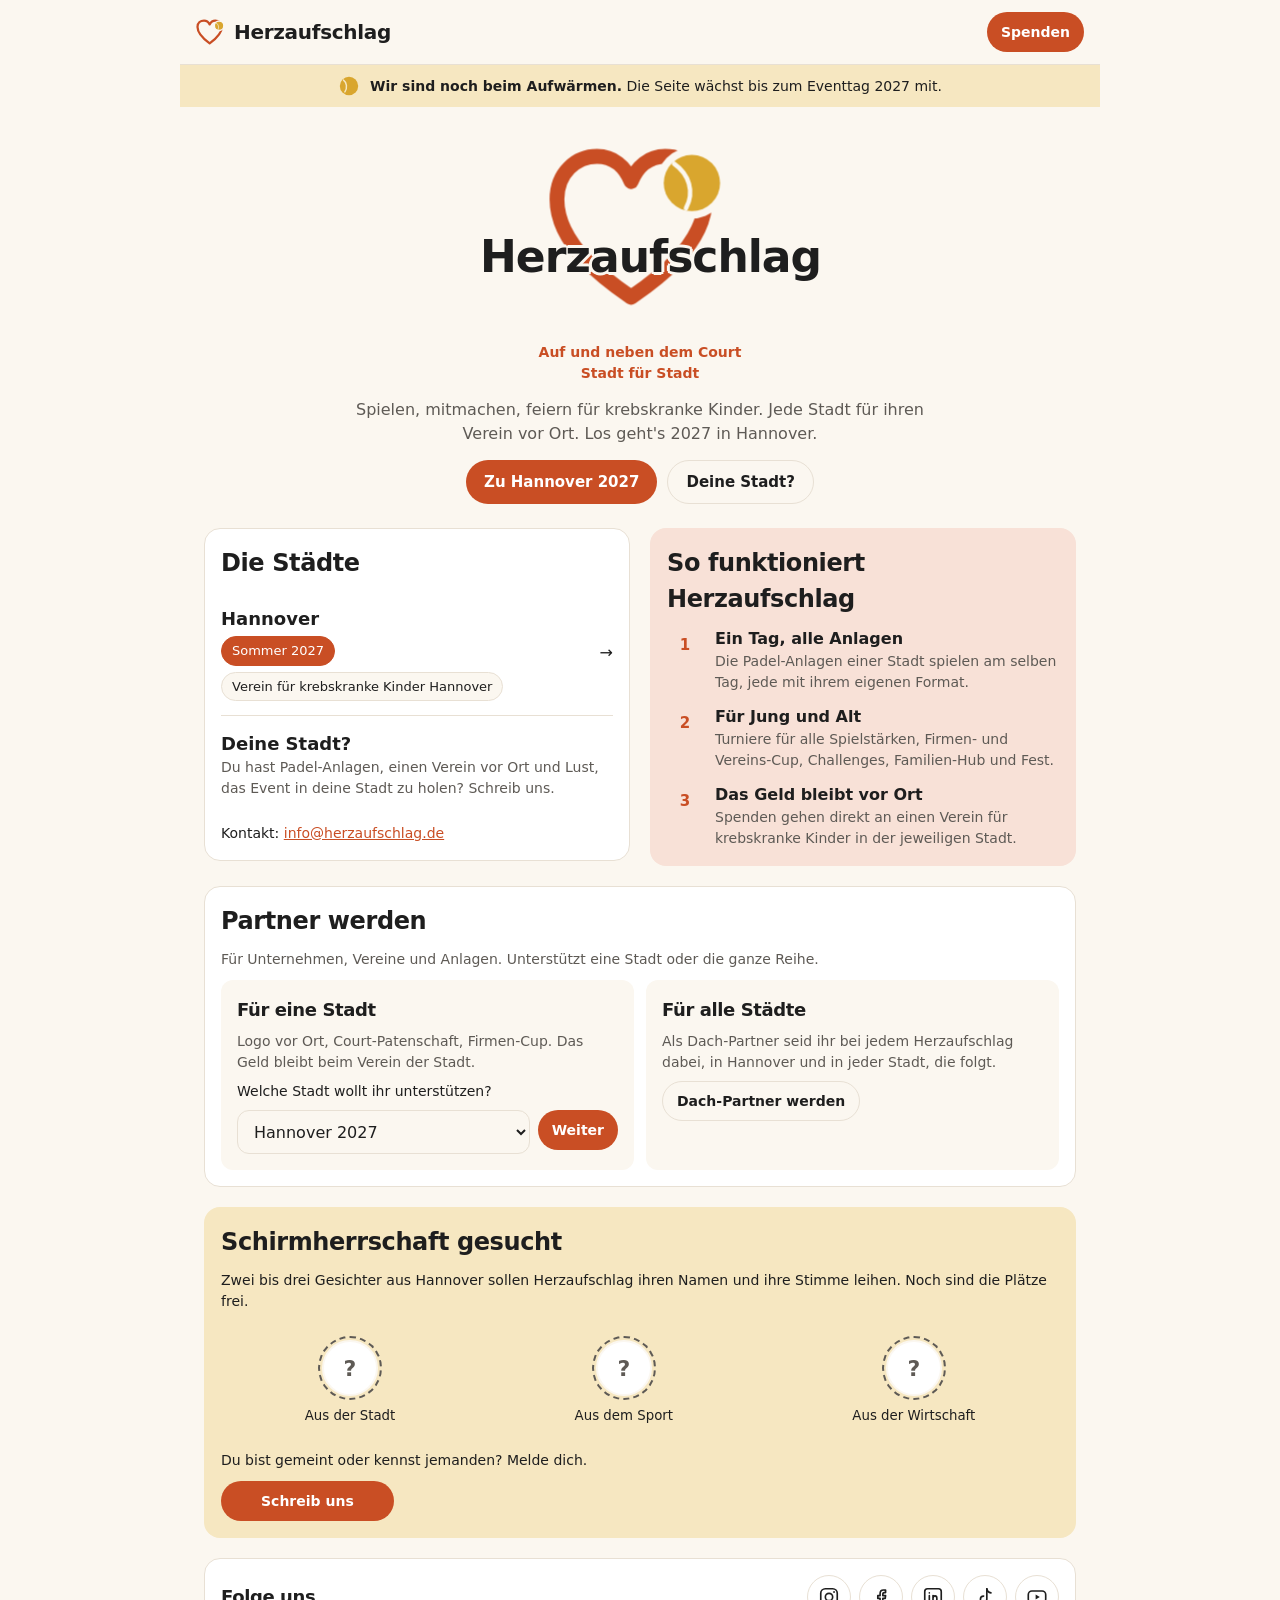
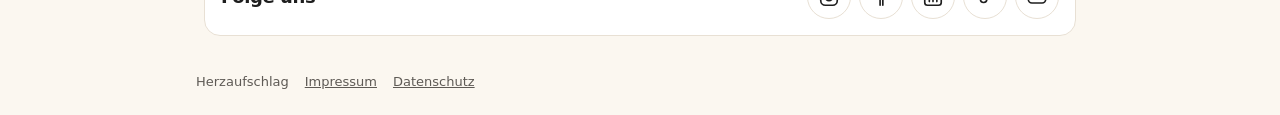
==== commit ece42979: "Düsseldorf wieder entfernt (war nur ein Beispiel) Co-Authored-By: Claude Opus 5.5 <noreply@anthropic" ====
--- a/index.html
+++ b/index.html
@@ -58,9 +58,6 @@
           <div><b>Hannover</b><div class="chips"><span class="chip live">Sommer 2027</span><span class="chip">Verein für krebskranke Kinder Hannover</span></div></div>
           <span aria-hidden="true">→</span>
         </a>
-        <div class="city">
-          <div><b>Düsseldorf</b><div class="chips"><span class="chip ex">In Planung</span></div></div>
-        </div>
         <div class="city" id="deine-stadt">
           <div><b>Deine Stadt?</b><p class="small muted">Du hast Padel-Anlagen, einen Verein vor Ort und Lust, das Event in deine Stadt zu holen? Schreib uns.</p></div>
         </div>
@@ -88,7 +85,6 @@
           <div class="city-pick">
             <select id="city-pick">
               <option value="hannover/#sponsor">Hannover 2027</option>
-              <option value="mailto:info@herzaufschlag.de?subject=Partner%20Herzaufschlag%20D%C3%BCsseldorf">Düsseldorf (in Planung)</option>
               <option value="mailto:info@herzaufschlag.de?subject=Herzaufschlag%20in%20unserer%20Stadt">Unsere Stadt fehlt</option>
             </select>
             <a class="btn btn-primary btn-sm" id="city-go" href="hannover/#sponsor">Weiter</a>
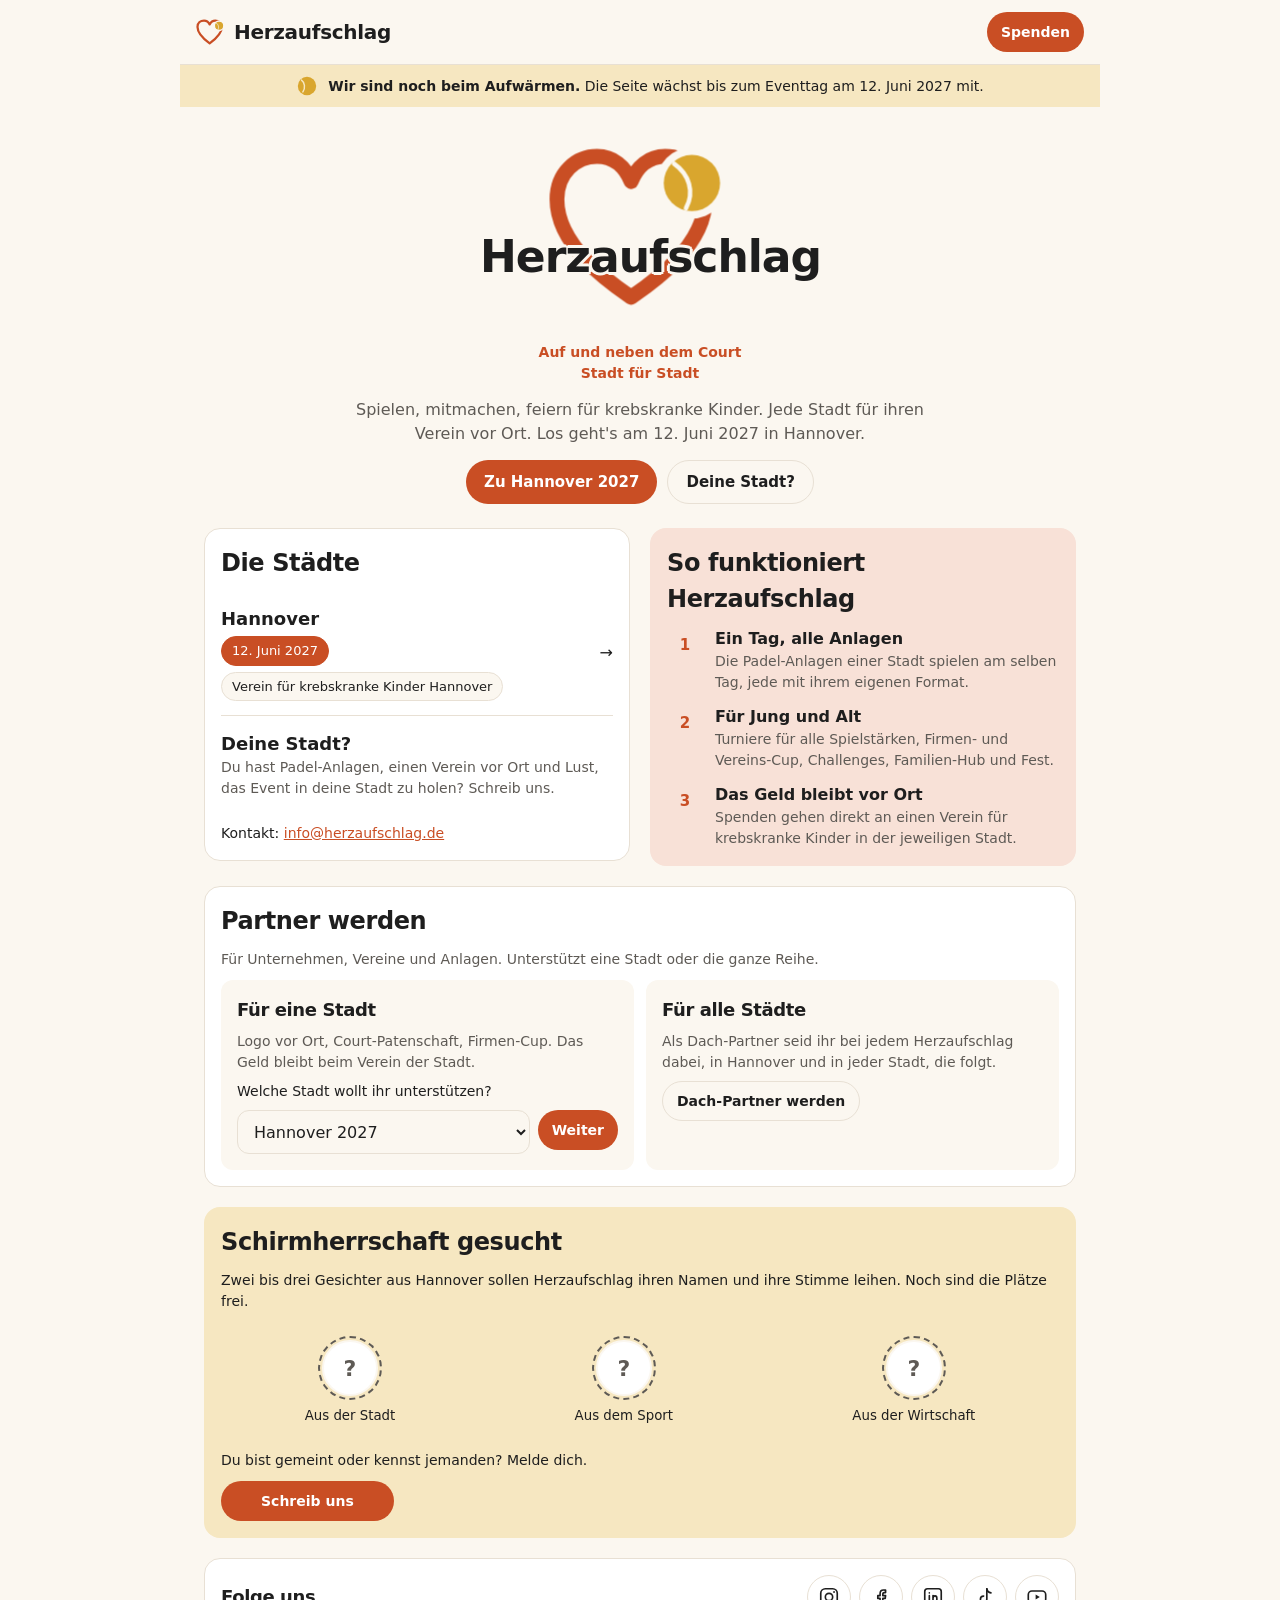
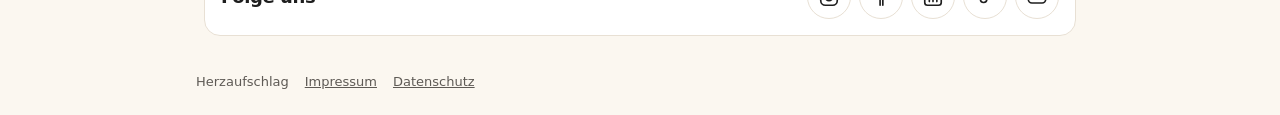
==== commit 757a00f5: "Termin 12. Juni 2027 eingetragen Co-Authored-By: Claude Opus 5.5 <noreply@anthropic.com> Claude-Sess" ====
--- a/index.html
+++ b/index.html
@@ -5,7 +5,7 @@
 <meta name="robots" content="noindex, nofollow">
 <meta name="viewport" content="width=device-width, initial-scale=1">
 <title>Herzaufschlag – Auf und neben dem Court</title>
-<meta name="description" content="Herzaufschlag: Charity-Fest auf und neben dem Court für krebskranke Kinder. Stadt für Stadt, Start 2027 in Hannover.">
+<meta name="description" content="Herzaufschlag: Charity-Fest auf und neben dem Court für krebskranke Kinder. Stadt für Stadt, Start am 12. Juni 2027 in Hannover.">
 <link rel="icon" href="assets/logo.svg" type="image/svg+xml">
 <link rel="manifest" href="/manifest.json">
 <link rel="apple-touch-icon" href="/assets/icons/apple-touch-icon.png">
@@ -17,7 +17,7 @@
 <meta property="og:type" content="website">
 <meta property="og:site_name" content="Herzaufschlag">
 <meta property="og:title" content="Herzaufschlag – Auf und neben dem Court">
-<meta property="og:description" content="Charity-Fest auf und neben dem Court für krebskranke Kinder. Stadt für Stadt, Start 2027 in Hannover.">
+<meta property="og:description" content="Charity-Fest auf und neben dem Court für krebskranke Kinder. Stadt für Stadt, Start am 12. Juni 2027 in Hannover.">
 <meta property="og:url" content="http://herzaufschlag.de/">
 <meta property="og:image" content="http://herzaufschlag.de/assets/og-image.png">
 <meta property="og:image:width" content="1200">
@@ -34,7 +34,7 @@
   </header>
   <div class="notice" role="status">
     <svg viewBox="0 0 24 24" aria-hidden="true"><circle cx="12" cy="12" r="10" fill="var(--gold)"/><path d="M6 5.5c3.5 2.5 4.5 8.5 1.5 13" fill="none" stroke="var(--gold-soft)" stroke-width="1.6" stroke-linecap="round"/></svg>
-    <span><b>Wir sind noch beim Aufwärmen.</b> Die Seite wächst bis zum Eventtag 2027 mit.</span>
+    <span><b>Wir sind noch beim Aufwärmen.</b> Die Seite wächst bis zum Eventtag am 12. Juni 2027 mit.</span>
   </div>
 
   <main class="page">
@@ -44,7 +44,7 @@
         <h1 class="word">Herzaufschlag</h1>
       </div>
       <p class="tagline">Auf und neben dem Court<br>Stadt für Stadt</p>
-      <p class="muted">Spielen, mitmachen, feiern für krebskranke Kinder. Jede Stadt für ihren Verein vor Ort. Los geht's 2027 in Hannover.</p>
+      <p class="muted">Spielen, mitmachen, feiern für krebskranke Kinder. Jede Stadt für ihren Verein vor Ort. Los geht's am 12. Juni 2027 in Hannover.</p>
       <div class="actions">
         <a class="btn btn-primary" href="hannover/">Zu Hannover 2027</a>
         <a class="btn btn-ghost" href="#deine-stadt">Deine Stadt?</a>
@@ -55,7 +55,7 @@
       <h2>Die Städte</h2>
       <div>
         <a class="city" href="hannover/">
-          <div><b>Hannover</b><div class="chips"><span class="chip live">Sommer 2027</span><span class="chip">Verein für krebskranke Kinder Hannover</span></div></div>
+          <div><b>Hannover</b><div class="chips"><span class="chip live">12. Juni 2027</span><span class="chip">Verein für krebskranke Kinder Hannover</span></div></div>
           <span aria-hidden="true">→</span>
         </a>
         <div class="city" id="deine-stadt">
--- a/assets/style.css
+++ b/assets/style.css
@@ -352,3 +352,45 @@
 .city-pick select{flex:1;min-width:0}
 #card-sponsor{scroll-margin-top:72px}
 @media (min-width:760px){.partner-paths{grid-template-columns:1fr 1fr}}
+/* Roter Faden (Hannover): gezeichnete Linie durch die Stadt */
+.faden{grid-column:1/-1;margin:0;padding:20px 16px;border-radius:16px;background:var(--surface);border:1px solid var(--line);display:flex;flex-direction:column;gap:12px}
+.faden svg{display:block;width:100%;max-width:640px;height:auto;margin:0 auto;overflow:visible}
+.faden .thread{fill:none;stroke:var(--heart);stroke-width:4;stroke-linecap:round;stroke-linejoin:round;stroke-dasharray:1;stroke-dashoffset:0}
+.faden .st path,.faden .st rect,.faden .st circle{fill:none;stroke:var(--heart);stroke-width:2;stroke-linecap:round;stroke-linejoin:round}
+.faden .heart path{stroke-width:10}
+.faden .st .ball{fill:var(--gold);stroke:none}
+.faden text{font:500 22px var(--body);fill:var(--ink);text-anchor:middle}
+.faden figcaption{display:flex;flex-direction:column;gap:4px;text-align:center}
+.faden figcaption b{font:600 22px var(--display)}
+.faden figcaption span{font-size:15px;color:var(--muted)}
+.faden .st{transform-box:fill-box;transform-origin:center}
+.faden.pre .thread{stroke-dashoffset:1}
+.faden.pre .st{opacity:0}
+.faden.draw .thread{transition:stroke-dashoffset 2.6s cubic-bezier(.45,.05,.3,1)}
+.faden.draw .st{transition:opacity .5s ease-out var(--d)}
+.faden.draw .heart{animation:beat .5s ease-out 2.9s both}
+@media (prefers-reduced-motion:reduce){.faden.pre .thread{stroke-dashoffset:0}.faden.pre .st{opacity:1}}
+
+/* Roter Faden (wachsend) */
+.faden[data-live] .thread{stroke-dasharray:none}
+.faden[data-live] .st{opacity:0;transform:translateY(6px);transition:opacity .45s ease-out,transform .45s ease-out}
+.faden[data-live] .st.on{opacity:1;transform:none}
+.faden[data-live] .st.heart.on{animation:beat .5s ease-out .2s both}
+.faden[data-live] .st path,.faden[data-live] .st circle{vector-effect:non-scaling-stroke;stroke-width:2.5}
+.faden[data-live] .st.heart path{vector-effect:none;stroke-width:10}
+.faden[data-live] text{font:500 24px var(--body)}
+.faden[data-live] .disc{fill:#fff;stroke:none}
+.faden[data-live] .disc.dark{fill:#1F1A17}
+.faden[data-live] .rim{fill:none;stroke:var(--gold);stroke-width:4}
+.faden[data-live] .st-anlage circle.rim,.faden[data-live] .st-partner circle.rim{stroke:var(--heart)}
+.faden[data-live] text.in{font:700 20px var(--display);fill:#F5F5F4}
+.faden[data-live] .ok{fill:#3F8F5A;stroke:var(--surface);stroke-width:3}
+.faden[data-live] .okv{stroke:#fff;stroke-width:3;fill:none}
+.faden[data-live] .play{fill:#fff;stroke:none;opacity:.9}
+.faden[data-live] .dash{stroke-dasharray:6 6;stroke:var(--muted)}
+.faden[data-live] .st-link{cursor:pointer}
+.faden-video{padding:0;border:0;background:#000;border-radius:16px;max-width:min(92vw,420px)}
+.faden-video::backdrop{background:rgba(0,0,0,.7)}
+.faden-video video{display:block;width:100%;max-height:85vh}
+.faden-video button{position:absolute;top:8px;right:8px;width:40px;height:40px;border-radius:50%;border:0;background:rgba(0,0,0,.5);color:#fff;font-size:24px;cursor:pointer}
+@media (prefers-reduced-motion:reduce){.faden[data-live] .st{opacity:1;transform:none}}
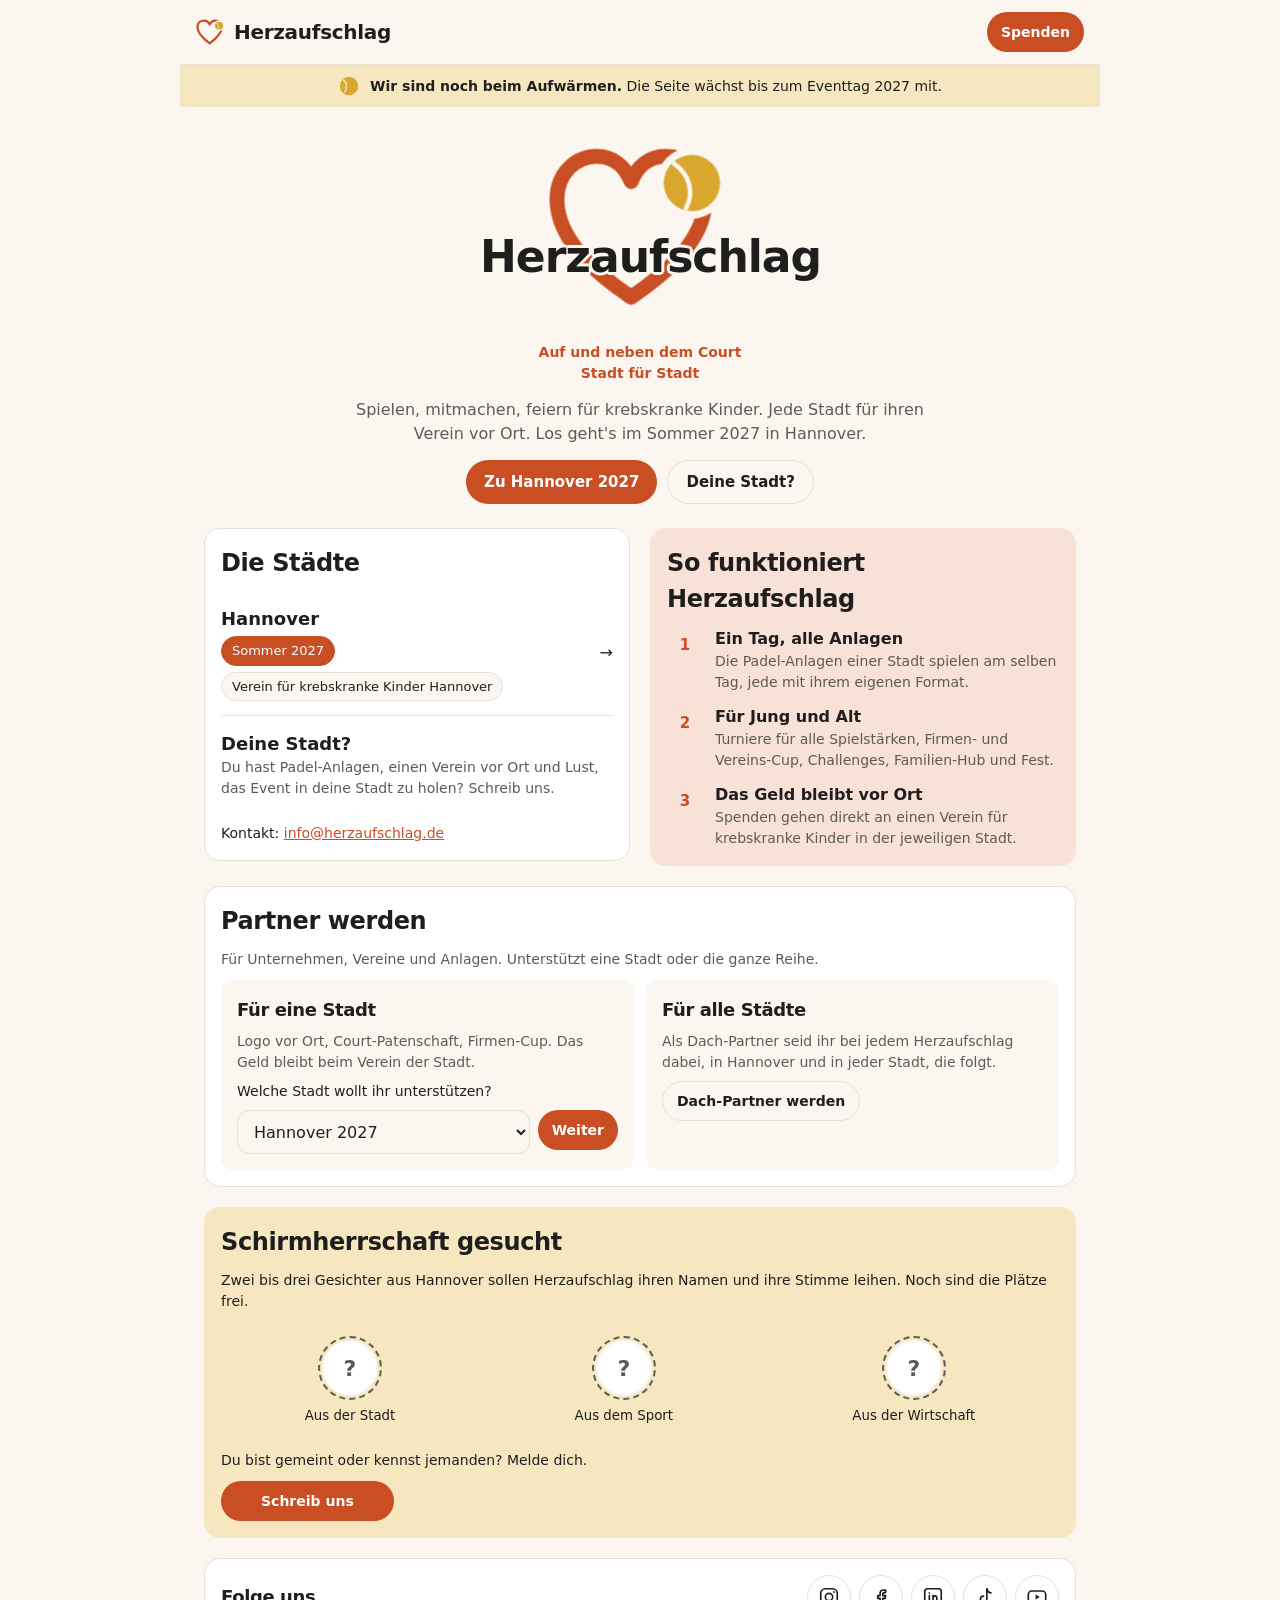
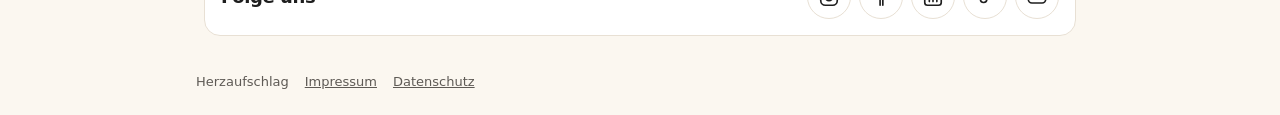
==== commit 98881db2: "Termin wieder offen: Sommer 2027 Co-Authored-By: Claude Opus 5.5 <noreply@anthropic.com> Claude-Sess" ====
--- a/index.html
+++ b/index.html
@@ -5,7 +5,7 @@
 <meta name="robots" content="noindex, nofollow">
 <meta name="viewport" content="width=device-width, initial-scale=1">
 <title>Herzaufschlag – Auf und neben dem Court</title>
-<meta name="description" content="Herzaufschlag: Charity-Fest auf und neben dem Court für krebskranke Kinder. Stadt für Stadt, Start am 12. Juni 2027 in Hannover.">
+<meta name="description" content="Herzaufschlag: Charity-Fest auf und neben dem Court für krebskranke Kinder. Stadt für Stadt, Start 2027 in Hannover.">
 <link rel="icon" href="assets/logo.svg" type="image/svg+xml">
 <link rel="manifest" href="/manifest.json">
 <link rel="apple-touch-icon" href="/assets/icons/apple-touch-icon.png">
@@ -17,7 +17,7 @@
 <meta property="og:type" content="website">
 <meta property="og:site_name" content="Herzaufschlag">
 <meta property="og:title" content="Herzaufschlag – Auf und neben dem Court">
-<meta property="og:description" content="Charity-Fest auf und neben dem Court für krebskranke Kinder. Stadt für Stadt, Start am 12. Juni 2027 in Hannover.">
+<meta property="og:description" content="Charity-Fest auf und neben dem Court für krebskranke Kinder. Stadt für Stadt, Start 2027 in Hannover.">
 <meta property="og:url" content="http://herzaufschlag.de/">
 <meta property="og:image" content="http://herzaufschlag.de/assets/og-image.png">
 <meta property="og:image:width" content="1200">
@@ -34,7 +34,7 @@
   </header>
   <div class="notice" role="status">
     <svg viewBox="0 0 24 24" aria-hidden="true"><circle cx="12" cy="12" r="10" fill="var(--gold)"/><path d="M6 5.5c3.5 2.5 4.5 8.5 1.5 13" fill="none" stroke="var(--gold-soft)" stroke-width="1.6" stroke-linecap="round"/></svg>
-    <span><b>Wir sind noch beim Aufwärmen.</b> Die Seite wächst bis zum Eventtag am 12. Juni 2027 mit.</span>
+    <span><b>Wir sind noch beim Aufwärmen.</b> Die Seite wächst bis zum Eventtag 2027 mit.</span>
   </div>
 
   <main class="page">
@@ -44,7 +44,7 @@
         <h1 class="word">Herzaufschlag</h1>
       </div>
       <p class="tagline">Auf und neben dem Court<br>Stadt für Stadt</p>
-      <p class="muted">Spielen, mitmachen, feiern für krebskranke Kinder. Jede Stadt für ihren Verein vor Ort. Los geht's am 12. Juni 2027 in Hannover.</p>
+      <p class="muted">Spielen, mitmachen, feiern für krebskranke Kinder. Jede Stadt für ihren Verein vor Ort. Los geht's im Sommer 2027 in Hannover.</p>
       <div class="actions">
         <a class="btn btn-primary" href="hannover/">Zu Hannover 2027</a>
         <a class="btn btn-ghost" href="#deine-stadt">Deine Stadt?</a>
@@ -55,7 +55,7 @@
       <h2>Die Städte</h2>
       <div>
         <a class="city" href="hannover/">
-          <div><b>Hannover</b><div class="chips"><span class="chip live">12. Juni 2027</span><span class="chip">Verein für krebskranke Kinder Hannover</span></div></div>
+          <div><b>Hannover</b><div class="chips"><span class="chip live">Sommer 2027</span><span class="chip">Verein für krebskranke Kinder Hannover</span></div></div>
           <span aria-hidden="true">→</span>
         </a>
         <div class="city" id="deine-stadt">
